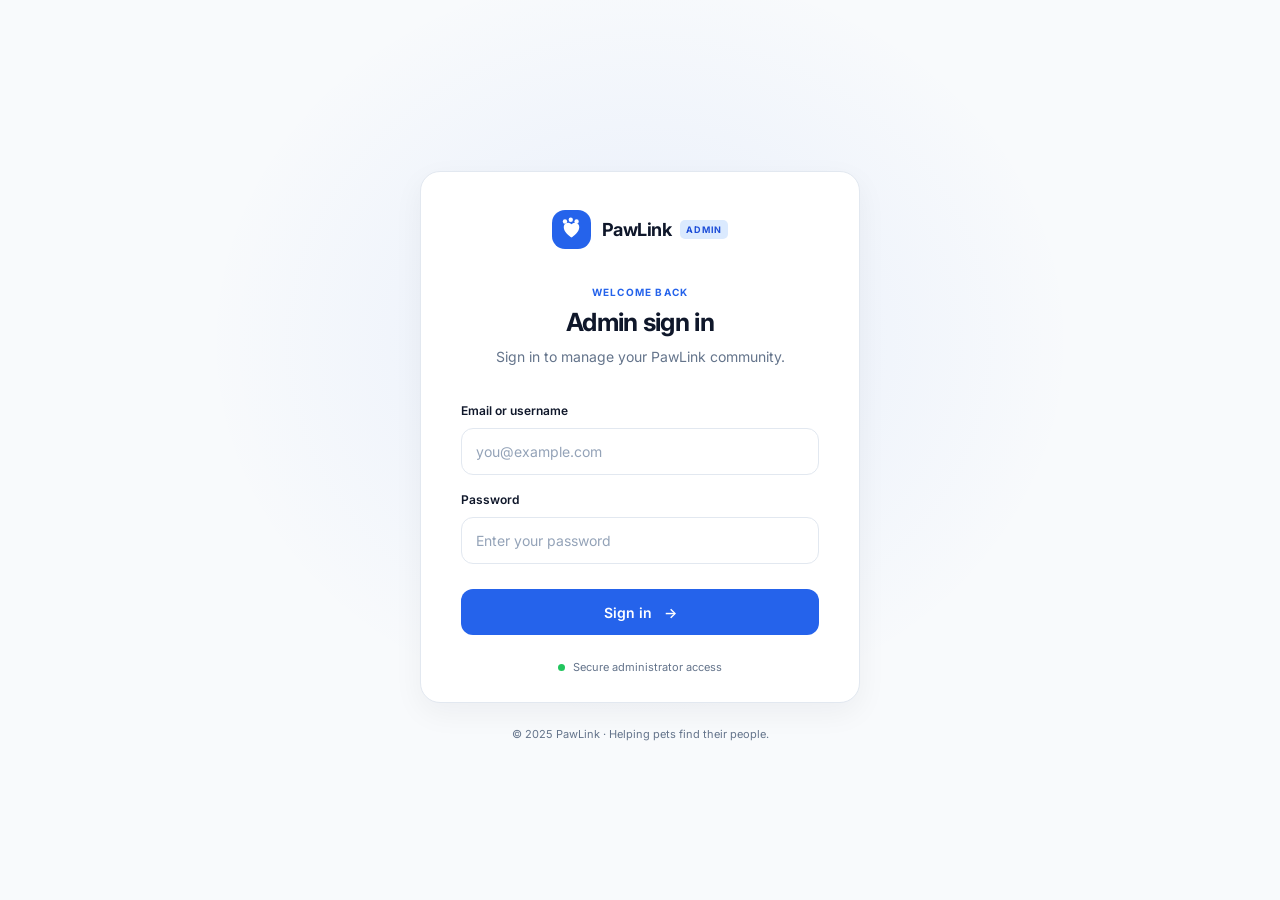
==== adopt.html @ ecec1092 "Build PawLink admin portal foundation and responsive shell" ====
<!doctype html>
<html lang="en"><head><meta charset="utf-8"><meta name="viewport" content="width=device-width, initial-scale=1"><title>Adopt a pet · PawLink Admin</title><link rel="preconnect" href="https://fonts.googleapis.com"><link rel="preconnect" href="https://fonts.gstatic.com" crossorigin><link href="https://fonts.googleapis.com/css2?family=Inter:wght@400;500;600;700&display=swap" rel="stylesheet"><link rel="stylesheet" href="style.css"><script src="app.js" defer></script></head>
<body><div data-admin-shell><main class="page-content"><header class="page-heading"><div><p class="eyebrow">FIND A FRIEND</p><h1>Adopt a pet</h1><p>Help every pet find a safe, loving home.</p></div></header><section class="empty-state"><div class="empty-icon" aria-hidden="true">🐾</div><h2>Find your new best friend</h2><p>Adoptable pets from the PawLink community will be featured here.</p><a class="panel-link" href="search.html">Explore pet listings →</a></section></main></div></body></html>
---- style.css ----
@import url('https://fonts.googleapis.com/css2?family=Inter:wght@400;500;600;700&display=swap');

:root {
  color-scheme: light;
  --primary: #2563eb;
  --primary-hover: #1d4ed8;
  --bg: #f8fafc;
  --surface: #ffffff;
  --surface-soft: #f1f5f9;
  --text: #0f172a;
  --muted: #64748b;
  --border: #e2e8f0;
  --sidebar-bg: #ffffff;
  --sidebar-width: 264px;
  --radius-card: 16px;
  --radius-control: 12px;
  --shadow-card: 0 10px 30px rgb(15 23 42 / 5%);
  --transition: 180ms ease;
  font-family: 'Inter', sans-serif;
  font-synthesis: none;
}

:root[data-theme='dark'] {
  color-scheme: dark;
  --bg: #0f172a;
  --surface: #1e293b;
  --surface-soft: #263449;
  --text: #f1f5f9;
  --muted: #94a3b8;
  --border: #334155;
  --sidebar-bg: #111c30;
  --shadow-card: 0 10px 30px rgb(0 0 0 / 14%);
}

* { box-sizing: border-box; }
html { min-width: 320px; background: var(--bg); transition: background var(--transition), color var(--transition); }
body { margin: 0; min-height: 100vh; color: var(--text); background: var(--bg); font-size: 14px; transition: background var(--transition), color var(--transition); }
button, input { font: inherit; }
a { color: inherit; text-decoration: none; }
button { color: inherit; }

.brand { display: inline-flex; align-items: center; gap: 11px; color: var(--text); font-weight: 700; }
.brand-mark { display: grid; width: 39px; height: 39px; place-items: center; border-radius: 13px; background: var(--primary); }
.brand-mark svg { width: 29px; fill: #fff; }
.brand-name { display: inline-flex; align-items: center; gap: 9px; font-size: 18px; letter-spacing: -.5px; }
.brand-admin { padding: 4px 6px; border-radius: 5px; background: #dbeafe; color: #1d4ed8; font-size: 9px; font-weight: 700; letter-spacing: .08em; }

/* Sign-in page */
.login-page { background: radial-gradient(ellipse at 50% 38%, rgb(37 99 235 / 8%), transparent 48%), var(--bg); }
.login-layout { display: flex; min-height: 100vh; flex-direction: column; align-items: center; justify-content: center; padding: 32px 20px 20px; }
.auth-card { width: min(100%, 440px); padding: 38px 40px 28px; border: 1px solid var(--border); border-radius: 20px; background: var(--surface); box-shadow: var(--shadow-card); }
.brand-centered { display: flex; justify-content: center; }
.auth-heading { margin: 37px 0 28px; text-align: center; }
.eyebrow { margin: 0 0 9px; color: var(--primary); font-size: 10px; font-weight: 700; letter-spacing: .12em; }
h1, h2, h3, p { margin-top: 0; }
.auth-heading h1 { margin-bottom: 9px; font-size: 25px; letter-spacing: -.7px; }
.muted { color: var(--muted); line-height: 1.6; }
.auth-heading .muted { margin: 0; }
.login-form { display: grid; gap: 10px; }
.login-form label { margin-top: 7px; font-size: 12px; font-weight: 600; }
.login-form input { width: 100%; height: 47px; padding: 0 14px; border: 1px solid var(--border); border-radius: var(--radius-control); outline: none; background: var(--surface); color: var(--text); transition: border var(--transition), box-shadow var(--transition); }
.login-form input::placeholder { color: #94a3b8; }
.login-form input:focus { border-color: var(--primary); box-shadow: 0 0 0 3px rgb(37 99 235 / 13%); }
.button { display: inline-flex; min-height: 46px; align-items: center; justify-content: center; gap: 12px; border: 0; border-radius: var(--radius-control); cursor: pointer; font-weight: 600; transition: background var(--transition), transform var(--transition); }
.button-primary { margin-top: 15px; background: var(--primary); color: #fff; }
.button-primary:hover { background: var(--primary-hover); }
.button-primary:active { transform: translateY(1px); }
.button-full { width: 100%; }
.login-footnote { display: flex; align-items: center; justify-content: center; gap: 8px; margin: 25px 0 0; color: var(--muted); font-size: 11px; }
.secure-dot { width: 7px; height: 7px; border-radius: 50%; background: #22c55e; }
.login-copyright { margin: 24px 0 0; color: var(--muted); font-size: 11px; text-align: center; }

/* Application shell */
.sidebar { position: fixed; z-index: 20; inset: 0 auto 0 0; display: flex; width: var(--sidebar-width); flex-direction: column; padding: 25px 16px 18px; border-right: 1px solid var(--border); background: var(--sidebar-bg); transition: transform var(--transition), background var(--transition); }
.sidebar-brand { margin: 0 8px 43px; }
.nav-caption { margin: 0 12px 12px; color: var(--muted); font-size: 9px; font-weight: 700; letter-spacing: .13em; }
.primary-nav { display: grid; gap: 5px; }
.nav-link { position: relative; display: flex; min-height: 44px; align-items: center; gap: 12px; padding: 0 12px; border-radius: 10px; color: var(--muted); font-size: 12px; font-weight: 500; transition: background var(--transition), color var(--transition); }
.nav-link:hover { background: var(--surface-soft); color: var(--text); }
.nav-link.is-active { background: #eff6ff; color: #1d4ed8; font-weight: 600; }
:root[data-theme='dark'] .nav-link.is-active { background: #1e3a5f; color: #93c5fd; }
.nav-icon { display: grid; width: 20px; place-items: center; font-size: 19px; line-height: 1; }
.active-indicator { position: absolute; right: 0; width: 3px; height: 21px; border-radius: 3px 0 0 3px; background: var(--primary); }
.sidebar-bottom { display: grid; gap: 6px; margin-top: auto; }
.utility-button { display: flex; min-height: 40px; align-items: center; gap: 11px; padding: 0 11px; border: 0; border-radius: 9px; background: transparent; color: var(--muted); cursor: pointer; font-size: 11px; text-align: left; transition: background var(--transition), color var(--transition); }
.utility-button:hover { background: var(--surface-soft); color: var(--text); }
.theme-icon, .logout-icon { display: grid; width: 20px; place-items: center; color: var(--muted); font-size: 18px; }
.sidebar-user { display: flex; align-items: center; gap: 10px; margin: 8px 0 5px; padding: 13px 3px 12px; border-top: 1px solid var(--border); border-bottom: 1px solid var(--border); }
.avatar, .mobile-admin-dot { display: grid; width: 34px; height: 34px; flex: 0 0 auto; place-items: center; border-radius: 50%; background: #dbeafe; color: #1d4ed8; font-size: 12px; font-weight: 700; }
.user-meta { display: grid; min-width: 0; gap: 3px; }
.user-meta strong { overflow: hidden; font-size: 11px; text-overflow: ellipsis; white-space: nowrap; }
.user-meta span { color: var(--muted); font-size: 10px; }
.role-tag { margin-left: auto; padding: 4px 6px; border-radius: 5px; background: var(--surface-soft); color: var(--muted); font-size: 9px; font-weight: 600; }
.logout-button { color: #dc2626; }
.logout-button:hover { background: #fef2f2; color: #b91c1c; }
:root[data-theme='dark'] .logout-button:hover { background: #3a2029; color: #fca5a5; }
.mobile-header { display: none; }
.drawer-scrim { display: none; }
.workspace { min-height: 100vh; margin-left: var(--sidebar-width); padding: 42px clamp(24px, 4vw, 58px) 60px; }
.page-content { width: min(100%, 1240px); margin: 0 auto; }
.page-heading { display: flex; align-items: flex-start; justify-content: space-between; gap: 20px; margin-bottom: 30px; }
.page-heading h1 { margin: 0 0 8px; font-size: clamp(24px, 3vw, 30px); letter-spacing: -1px; }
.page-heading p { margin: 0; color: var(--muted); font-size: 13px; }
.date-chip { display: inline-flex; align-items: center; gap: 8px; padding: 10px 13px; border: 1px solid var(--border); border-radius: 10px; background: var(--surface); color: var(--muted); font-size: 11px; white-space: nowrap; }

/* Reusable dashboard components */
.stats-grid { display: grid; grid-template-columns: repeat(4, minmax(0, 1fr)); gap: 16px; margin-bottom: 22px; }
.stat-card, .panel, .welcome-card { border: 1px solid var(--border); border-radius: var(--radius-card); background: var(--surface); box-shadow: var(--shadow-card); }
.stat-card { padding: 19px 19px 17px; }
.stat-top { display: flex; align-items: center; justify-content: space-between; margin-bottom: 17px; }
.stat-label { color: var(--muted); font-size: 11px; font-weight: 500; }
.stat-icon { display: grid; width: 32px; height: 32px; place-items: center; border-radius: 10px; background: #eff6ff; color: var(--primary); font-size: 16px; }
:root[data-theme='dark'] .stat-icon { background: #1e3a5f; color: #93c5fd; }
.stat-number { margin-bottom: 7px; font-size: 26px; font-weight: 700; letter-spacing: -1px; }
.stat-change { color: #16a34a; font-size: 10px; font-weight: 600; }
.stat-change span { color: var(--muted); font-weight: 400; }
.dashboard-grid { display: grid; grid-template-columns: minmax(0, 1.6fr) minmax(260px, .9fr); gap: 18px; }
.panel { padding: 22px; }
.panel-heading { display: flex; align-items: center; justify-content: space-between; gap: 12px; margin-bottom: 20px; }
.panel-heading h2 { margin: 0; font-size: 14px; letter-spacing: -.2px; }
.panel-link { color: var(--primary); font-size: 11px; font-weight: 600; }
.activity-list { display: grid; }
.activity-item { display: flex; align-items: flex-start; gap: 12px; padding: 15px 0; border-top: 1px solid var(--border); }
.activity-item:first-child { padding-top: 0; border-top: 0; }
.activity-badge { display: grid; width: 34px; height: 34px; flex: 0 0 auto; place-items: center; border-radius: 11px; background: var(--surface-soft); color: var(--primary); }
.activity-copy { flex: 1; }
.activity-copy p { margin: 1px 0 5px; font-size: 11px; line-height: 1.5; }
.activity-copy strong { font-weight: 600; }
.activity-copy time { color: var(--muted); font-size: 10px; }
.status-pill { padding: 5px 8px; border-radius: 99px; background: #dcfce7; color: #15803d; font-size: 9px; font-weight: 600; white-space: nowrap; }
:root[data-theme='dark'] .status-pill { background: #153c30; color: #86efac; }
.quick-actions { display: grid; gap: 10px; }
.quick-action { display: flex; align-items: center; gap: 12px; padding: 12px; border: 1px solid var(--border); border-radius: 11px; transition: border var(--transition), background var(--transition); }
.quick-action:hover { border-color: #bfdbfe; background: var(--surface-soft); }
.quick-action-icon { display: grid; width: 35px; height: 35px; flex: 0 0 auto; place-items: center; border-radius: 10px; background: #eff6ff; color: var(--primary); font-size: 16px; }
:root[data-theme='dark'] .quick-action-icon { background: #1e3a5f; color: #93c5fd; }
.quick-action strong { display: block; margin-bottom: 4px; font-size: 11px; }
.quick-action small { color: var(--muted); font-size: 10px; }
.quick-action .arrow { margin-left: auto; color: var(--muted); }
.welcome-card { display: flex; align-items: center; justify-content: space-between; gap: 20px; margin-bottom: 22px; padding: 23px 26px; overflow: hidden; background: linear-gradient(110deg, #eff6ff, var(--surface) 74%); }
:root[data-theme='dark'] .welcome-card { background: linear-gradient(110deg, #1d3554, var(--surface) 74%); }
.welcome-card h2 { margin: 0 0 7px; font-size: 16px; }
.welcome-card p { margin: 0; color: var(--muted); font-size: 11px; }
.welcome-illustration { font-size: 39px; }
.empty-state { padding: 26px; border: 1px dashed var(--border); border-radius: var(--radius-card); background: var(--surface); color: var(--muted); text-align: center; }
.empty-state .empty-icon { margin-bottom: 10px; font-size: 26px; }
.empty-state h2 { margin: 0 0 7px; color: var(--text); font-size: 15px; }
.empty-state p { margin: 0; font-size: 12px; line-height: 1.6; }

@media (max-width: 1200px) {
  .stats-grid { grid-template-columns: repeat(2, minmax(0, 1fr)); }
  .dashboard-grid { grid-template-columns: 1fr; }
}
@media (max-width: 1023px) {
  .mobile-header { position: sticky; z-index: 15; top: 0; display: flex; height: 64px; align-items: center; justify-content: space-between; padding: 0 20px; border-bottom: 1px solid var(--border); background: var(--surface); }
  .mobile-header .brand-mark { width: 34px; height: 34px; border-radius: 11px; }
  .mobile-header .brand-mark svg { width: 25px; }
  .mobile-header .brand-name { font-size: 16px; }
  .menu-button { display: grid; width: 36px; height: 36px; align-content: center; justify-items: center; gap: 4px; border: 0; border-radius: 9px; background: transparent; cursor: pointer; }
  .menu-button:hover { background: var(--surface-soft); }
  .menu-button span { display: block; width: 17px; height: 2px; border-radius: 2px; background: var(--text); }
  .mobile-admin-dot { width: 30px; height: 30px; font-size: 11px; }
  .sidebar { z-index: 30; width: min(290px, 84vw); transform: translateX(-101%); box-shadow: 12px 0 35px rgb(15 23 42 / 12%); }
  .drawer-open .sidebar { transform: translateX(0); }
  .drawer-scrim { position: fixed; z-index: 25; inset: 0; display: block; visibility: hidden; border: 0; background: rgb(15 23 42 / 45%); opacity: 0; transition: opacity var(--transition), visibility var(--transition); }
  .drawer-open .drawer-scrim { visibility: visible; opacity: 1; }
  .workspace { margin-left: 0; padding: 31px clamp(20px, 5vw, 48px) 50px; }
}
@media (max-width: 600px) {
  .auth-card { padding: 31px 24px 24px; }
  .auth-heading { margin-top: 31px; }
  .workspace { padding: 25px 17px 40px; }
  .page-heading { margin-bottom: 22px; }
  .page-heading h1 { font-size: 24px; }
  .date-chip { display: none; }
  .stats-grid { gap: 11px; }
  .stat-card { padding: 14px; }
  .stat-label { font-size: 10px; }
  .stat-number { font-size: 22px; }
  .stat-top { margin-bottom: 12px; }
  .stat-icon { width: 29px; height: 29px; }
  .panel { padding: 17px; }
  .welcome-card { padding: 19px; }
  .welcome-illustration { font-size: 31px; }
}
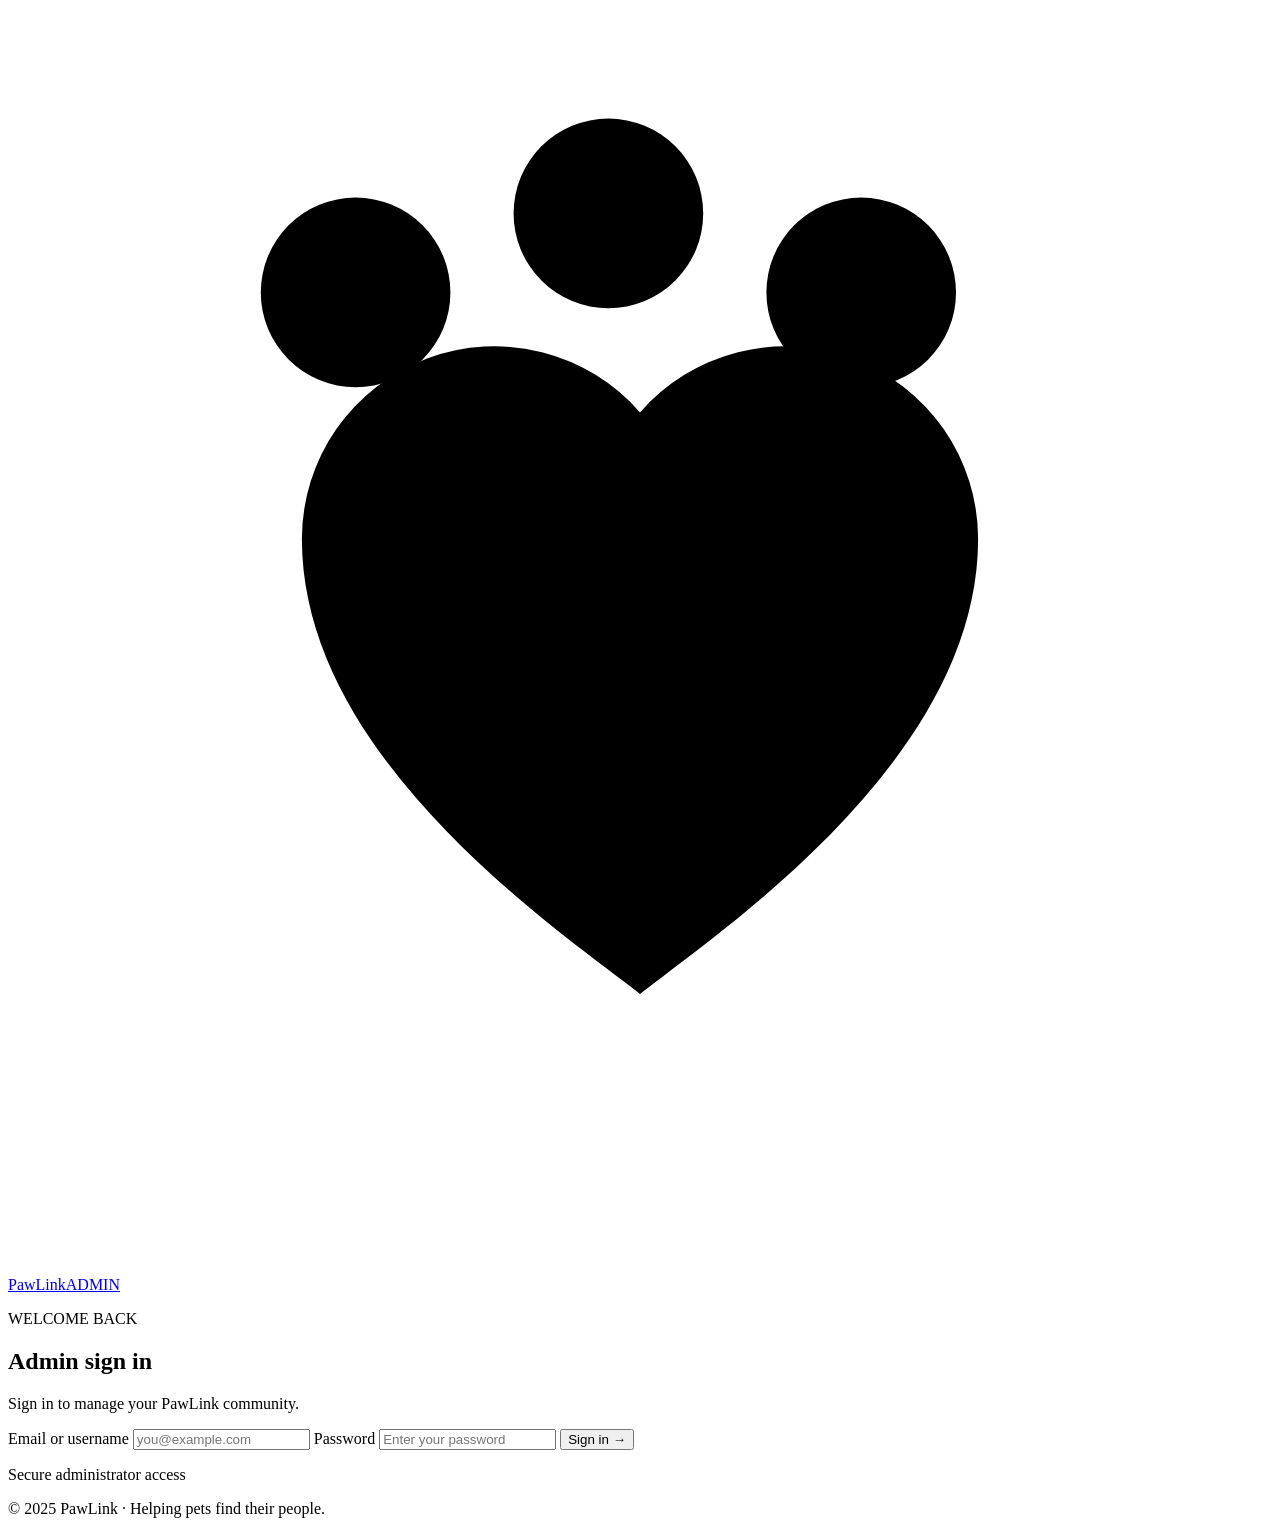
==== commit c2c7bfc9: "Build PawLink adoptable pets catalog and inquiry management" ====
--- a/adopt.html
+++ b/adopt.html
@@ -1,3 +1,26 @@
 <!doctype html>
-<html lang="en"><head><meta charset="utf-8"><meta name="viewport" content="width=device-width, initial-scale=1"><title>Adopt a pet · PawLink Admin</title><link rel="preconnect" href="https://fonts.googleapis.com"><link rel="preconnect" href="https://fonts.gstatic.com" crossorigin><link href="https://fonts.googleapis.com/css2?family=Inter:wght@400;500;600;700&display=swap" rel="stylesheet"><link rel="stylesheet" href="style.css"><script src="app.js" defer></script></head>
-<body><div data-admin-shell><main class="page-content"><header class="page-heading"><div><p class="eyebrow">FIND A FRIEND</p><h1>Adopt a pet</h1><p>Help every pet find a safe, loving home.</p></div></header><section class="empty-state"><div class="empty-icon" aria-hidden="true">🐾</div><h2>Find your new best friend</h2><p>Adoptable pets from the PawLink community will be featured here.</p><a class="panel-link" href="search.html">Explore pet listings →</a></section></main></div></body></html>
+<html lang="en">
+<head>
+  <meta charset="utf-8">
+  <meta name="viewport" content="width=device-width, initial-scale=1">
+  <title>Adopt a Pet · PawLink Admin</title>
+  <link rel="preconnect" href="https://fonts.googleapis.com">
+  <link rel="preconnect" href="https://fonts.gstatic.com" crossorigin>
+  <link href="https://fonts.googleapis.com/css2?family=Inter:wght@400;500;600;700&display=swap" rel="stylesheet">
+  <link rel="stylesheet" href="style.css">
+  <link rel="stylesheet" href="adopt.css">
+  <script src="app.js" defer></script>
+  <script src="adopt.js" defer></script>
+</head>
+<body>
+  <div data-admin-shell>
+    <main class="page-content adopt-page" data-adopt-page>
+      <header class="page-heading adopt-heading"><div><p class="eyebrow">FIND A FRIEND</p><h1>Adopt a pet</h1><p>Manage profiles and help every pet find a safe, loving home.</p></div><button class="button button-primary add-pet-button" type="button" data-add-pet>＋ Add Adoptable Pet</button></header>
+      <section class="adopt-hero" aria-label="Adoption catalog introduction"><div><span class="adopt-hero-kicker">A NEW CHAPTER STARTS HERE</span><h2>Meet your next<br>best friend.</h2><p>Every profile is a chance to bring a family together.</p></div><span class="adopt-hero-paw" aria-hidden="true">🐾</span></section>
+      <section class="adopt-catalog" aria-labelledby="pets-heading"><div class="section-title-row"><div><p class="eyebrow">AVAILABLE NOW</p><h2 id="pets-heading">Adoptable pets</h2></div><span class="adopt-count" data-pet-count></span></div><div class="pet-grid" data-pet-grid aria-live="polite"></div></section>
+      <section class="adoption-inquiries" aria-labelledby="inquiries-heading"><div class="section-title-row"><div><p class="eyebrow">NEXT STEPS</p><h2 id="inquiries-heading">Adoption inquiries</h2></div><span class="pending-count" data-pending-count>0 pending</span></div><div class="inquiry-list" data-inquiry-list aria-live="polite"></div></section>
+      <dialog class="pet-dialog" data-pet-dialog aria-labelledby="pet-dialog-title"><form class="pet-form" data-pet-form><div class="pet-dialog-heading"><div><p class="eyebrow">ADOPTION CATALOG</p><h2 id="pet-dialog-title">Add adoptable pet</h2></div><button class="pet-dialog-close" type="button" aria-label="Close dialog" data-close-pet>×</button></div><input type="hidden" name="id"><div class="pet-form-grid"><div><label for="pet-name">Name</label><input id="pet-name" name="name" required maxlength="80" placeholder="Pet name"></div><div><label for="pet-species">Species</label><select id="pet-species" name="species" required><option value="Dog">Dog</option><option value="Cat">Cat</option><option value="Other">Other</option></select></div><div><label for="pet-breed">Breed</label><input id="pet-breed" name="breed" required maxlength="100" placeholder="e.g. Labrador mix"></div><div><label for="pet-age">Age</label><input id="pet-age" name="age" required maxlength="40" placeholder="e.g. 2 years"></div><div class="pet-form-wide"><label for="pet-location">Location</label><input id="pet-location" name="location" required maxlength="120" placeholder="City, State"></div><div class="pet-form-wide"><label for="pet-image">Image URL <span class="optional-text">(optional)</span></label><input id="pet-image" name="image" type="url" placeholder="https://example.com/pet.jpg"></div><div class="pet-form-wide"><label for="pet-description">About this pet</label><textarea id="pet-description" name="description" rows="3" maxlength="500" placeholder="Tell adopters about this pet…"></textarea></div><div class="pet-form-wide"><label for="pet-status">Status</label><select id="pet-status" name="status"><option value="Available">Available</option><option value="Pending">Pending</option><option value="Adopted">Adopted</option></select></div></div><div class="pet-dialog-actions"><button class="button pet-cancel" type="button" data-close-pet>Cancel</button><button class="button button-primary" type="submit">Save pet profile</button></div></form></dialog>
+    </main>
+  </div>
+</body>
+</html>
--- a/style.css
+++ b/style.css
@@ -1,185 +1,66 @@
-@import url('https://fonts.googleapis.com/css2?family=Inter:wght@400;500;600;700&display=swap');
+/* Additional dashboard and global search components */
+.dashboard-home .page-heading { margin-bottom: 24px; }
+.command-hero { position: relative; display: flex; min-height: 248px; align-items: center; justify-content: space-between; overflow: hidden; margin-bottom: 32px; padding: 34px 40px; border-radius: 20px; background: linear-gradient(115deg, #173b80 0%, #2563eb 54%, #4f8cf6 100%); color: #fff; box-shadow: 0 18px 42px rgb(37 99 235 / 17%); }
+.command-hero::after { position: absolute; right: 18%; bottom: -180px; width: 380px; height: 300px; border: 1px solid rgb(255 255 255 / 13%); border-radius: 50%; content: ''; }
+.command-hero-copy { position: relative; z-index: 1; max-width: 610px; }
+.hero-kicker { display: inline-flex; align-items: center; gap: 8px; margin-bottom: 15px; color: #dbeafe; font-size: 10px; font-weight: 700; letter-spacing: .14em; }
+.hero-pulse, .live-dot { width: 7px; height: 7px; border-radius: 50%; background: #4ade80; box-shadow: 0 0 0 4px rgb(74 222 128 / 15%); }
+.command-hero h2 { margin: 0 0 11px; font-size: clamp(24px, 3.2vw, 35px); letter-spacing: -1.2px; line-height: 1.15; }
+.command-hero p { max-width: 470px; margin: 0 0 21px; color: #dbeafe; font-size: 12px; line-height: 1.7; }
+.hero-link { display: inline-flex; align-items: center; gap: 10px; padding: 10px 13px; border: 1px solid rgb(255 255 255 / 28%); border-radius: 9px; background: rgb(255 255 255 / 12%); font-size: 11px; font-weight: 600; transition: background var(--transition); }
+.hero-link:hover { background: rgb(255 255 255 / 22%); }
+.hero-art { position: absolute; top: 0; right: 4%; display: grid; width: 245px; height: 100%; place-items: center; }
+.hero-paw { position: relative; z-index: 1; display: grid; width: 110px; height: 110px; place-items: center; border: 1px solid rgb(255 255 255 / 25%); border-radius: 32px; background: rgb(255 255 255 / 13%); font-size: 54px; transform: rotate(9deg); backdrop-filter: blur(5px); }
+.hero-orbit { position: absolute; width: 196px; height: 196px; border: 1px solid rgb(255 255 255 / 17%); border-radius: 50%; }
+.orbit-two { width: 242px; height: 242px; border-color: rgb(255 255 255 / 11%); }
+.hero-spark { position: absolute; color: #bfdbfe; font-size: 22px; }.spark-one { top: 48px; right: 37px; }.spark-two { bottom: 47px; left: 20px; font-size: 17px; }
+.dashboard-section { margin: 0 0 30px; }
+.section-title-row { display: flex; align-items: flex-end; justify-content: space-between; gap: 16px; margin-bottom: 15px; }
+.section-title-row .eyebrow { margin-bottom: 6px; }
+.section-title-row h2 { margin: 0; font-size: 16px; letter-spacing: -.4px; }
+.live-label { display: inline-flex; align-items: center; gap: 8px; padding: 7px 10px; border: 1px solid var(--border); border-radius: 99px; background: var(--surface); color: var(--muted); font-size: 10px; }
+.live-label .live-dot { width: 6px; height: 6px; }
+.kpi-grid { margin-bottom: 0; }
+.kpi-grid .stat-card { min-height: 137px; }
+.kpi-note { color: var(--muted); font-size: 10px; }
+.action-grid { display: grid; grid-template-columns: repeat(2, minmax(0, 1fr)); gap: 12px; }
+.action-card { display: flex; min-height: 82px; align-items: center; gap: 13px; padding: 15px; border: 1px solid var(--border); border-radius: 13px; background: var(--surface); box-shadow: var(--shadow-card); transition: transform var(--transition), border-color var(--transition), background var(--transition); }
+.action-card:hover { transform: translateY(-2px); border-color: #bfdbfe; background: var(--surface-soft); }
+.action-icon { display: grid; width: 42px; height: 42px; flex: 0 0 auto; place-items: center; border-radius: 12px; font-size: 18px; }
+.action-blue { background: #eff6ff; color: #2563eb; }.action-rose { background: #fff1f2; color: #e11d48; }.action-amber { background: #fffbeb; color: #d97706; }.action-green { background: #ecfdf5; color: #059669; }
+:root[data-theme='dark'] .action-blue, :root[data-theme='dark'] .action-rose, :root[data-theme='dark'] .action-amber, :root[data-theme='dark'] .action-green { background: var(--surface-soft); }
+.action-copy { display: grid; min-width: 0; gap: 5px; }.action-copy strong { font-size: 12px; }.action-copy small { color: var(--muted); font-size: 10px; line-height: 1.45; }.action-arrow { margin-left: auto; color: var(--muted); font-size: 15px; }
+.broadcast-layout { display: grid; grid-template-columns: minmax(0, 1.45fr) minmax(260px, .8fr); gap: 16px; }
+.broadcast-panel, .broadcast-history { min-width: 0; }
+.broadcast-panel .panel-heading { margin-bottom: 10px; }.broadcast-panel .panel-heading h2 { margin: 0; font-size: 16px; }
+.broadcast-panel .eyebrow { margin-bottom: 6px; }
+.broadcast-mark { display: grid; width: 38px; height: 38px; place-items: center; border-radius: 11px; background: #eff6ff; font-size: 17px; }
+:root[data-theme='dark'] .broadcast-mark { background: #1e3a5f; }
+.broadcast-description { margin-bottom: 18px; font-size: 11px; }
+.broadcast-form { display: grid; gap: 9px; }.broadcast-form label { font-size: 11px; font-weight: 600; }
+.broadcast-form textarea { width: 100%; min-height: 104px; resize: vertical; padding: 12px 13px; border: 1px solid var(--border); border-radius: 10px; outline: none; background: var(--surface); color: var(--text); font: inherit; font-size: 11px; line-height: 1.6; transition: border var(--transition), box-shadow var(--transition); }
+.broadcast-form textarea:focus { border-color: var(--primary); box-shadow: 0 0 0 3px rgb(37 99 235 / 13%); }
+.broadcast-form textarea::placeholder { color: var(--muted); }
+.broadcast-form-footer { display: flex; align-items: center; justify-content: space-between; gap: 12px; }.character-count { color: var(--muted); font-size: 10px; }
+.broadcast-form .button { min-height: 39px; padding: 0 14px; font-size: 10px; }.broadcast-form .button-primary { margin: 0; }
+.form-feedback { min-height: 14px; margin: 0; color: #15803d; font-size: 10px; }
+.history-count { display: grid; min-width: 24px; height: 24px; place-items: center; border-radius: 99px; background: var(--surface-soft); color: var(--muted); font-size: 10px; font-weight: 600; }
+.announcement-list { display: grid; gap: 0; }.announcement-item { display: flex; gap: 10px; padding: 12px 0; border-top: 1px solid var(--border); }.announcement-item:first-child { padding-top: 0; border-top: 0; }
+.announcement-icon { display: grid; width: 30px; height: 30px; flex: 0 0 auto; place-items: center; border-radius: 9px; background: var(--surface-soft); font-size: 13px; }.announcement-item p { margin: 0 0 5px; overflow-wrap: anywhere; font-size: 10px; line-height: 1.5; }.announcement-item time { color: var(--muted); font-size: 9px; }.announcement-empty { margin: 0; font-size: 11px; line-height: 1.6; }
 
-:root {
-  color-scheme: light;
-  --primary: #2563eb;
-  --primary-hover: #1d4ed8;
-  --bg: #f8fafc;
-  --surface: #ffffff;
-  --surface-soft: #f1f5f9;
-  --text: #0f172a;
-  --muted: #64748b;
-  --border: #e2e8f0;
-  --sidebar-bg: #ffffff;
-  --sidebar-width: 264px;
-  --radius-card: 16px;
-  --radius-control: 12px;
-  --shadow-card: 0 10px 30px rgb(15 23 42 / 5%);
-  --transition: 180ms ease;
-  font-family: 'Inter', sans-serif;
-  font-synthesis: none;
-}
+/* Global search */
+.global-search-page .page-heading { margin-bottom: 23px; }
+.search-panel { margin-bottom: 28px; padding: 20px; border: 1px solid var(--border); border-radius: var(--radius-card); background: var(--surface); box-shadow: var(--shadow-card); }
+.global-search-form { position: relative; display: flex; height: 52px; align-items: center; gap: 11px; padding: 0 12px; border: 1px solid var(--border); border-radius: 11px; background: var(--bg); transition: border var(--transition), box-shadow var(--transition); }
+.global-search-form:focus-within { border-color: var(--primary); box-shadow: 0 0 0 3px rgb(37 99 235 / 11%); }
+.search-leading-icon { color: var(--muted); font-size: 24px; line-height: 1; }.global-search-form input { width: 100%; min-width: 0; height: 100%; border: 0; outline: none; background: transparent; color: var(--text); font-size: 12px; }.global-search-form input::placeholder { color: var(--muted); }
+.global-search-form kbd { display: grid; width: 23px; height: 23px; flex: 0 0 auto; place-items: center; border: 1px solid var(--border); border-radius: 5px; background: var(--surface); color: var(--muted); font-family: inherit; font-size: 10px; }.search-clear { display: grid; width: 26px; height: 26px; flex: 0 0 auto; place-items: center; border: 0; border-radius: 6px; background: var(--surface-soft); color: var(--muted); cursor: pointer; font-size: 19px; }.search-clear[hidden] { display: none; }
+.filter-heading { display: flex; align-items: center; justify-content: space-between; gap: 12px; margin: 20px 0 11px; }.filter-heading > span:first-child { font-size: 11px; font-weight: 600; }.results-count { color: var(--muted); font-size: 10px; }
+.filter-pills { display: flex; flex-wrap: wrap; gap: 8px; }.filter-pill { display: inline-flex; min-height: 34px; align-items: center; gap: 8px; padding: 0 11px; border: 1px solid var(--border); border-radius: 99px; background: var(--surface); color: var(--muted); cursor: pointer; font-size: 10px; font-weight: 500; transition: background var(--transition), border var(--transition), color var(--transition); }.filter-pill:hover { border-color: #93c5fd; color: var(--primary); }.filter-pill.is-selected { border-color: var(--primary); background: var(--primary); color: #fff; }.filter-pill span { display: grid; min-width: 18px; height: 18px; place-items: center; border-radius: 99px; background: rgb(100 116 139 / 12%); font-size: 9px; }.filter-pill.is-selected span { background: rgb(255 255 255 / 23%); }
+.search-results-section { min-width: 0; }.search-results-heading { align-items: flex-end; margin-bottom: 14px; }.search-hint { font-size: 10px; }.record-grid { display: grid; grid-template-columns: repeat(2, minmax(0, 1fr)); gap: 13px; }.record-card { min-width: 0; padding: 17px; border: 1px solid var(--border); border-radius: 13px; background: var(--surface); box-shadow: var(--shadow-card); transition: border var(--transition), transform var(--transition); }.record-card:hover { transform: translateY(-2px); border-color: #bfdbfe; }.record-card-top { display: flex; align-items: center; justify-content: space-between; gap: 10px; margin-bottom: 13px; }.record-category { padding: 5px 8px; border-radius: 99px; background: #eff6ff; color: #1d4ed8; font-size: 9px; font-weight: 600; }.category-lost { background: #fff1f2; color: #be123c; }.category-found { background: #ecfdf5; color: #047857; }.category-shop { background: #fffbeb; color: #b45309; }.category-adoption { background: #eff6ff; color: #1d4ed8; }:root[data-theme='dark'] .record-category { background: #1e3a5f; color: #bfdbfe; }:root[data-theme='dark'] .category-lost { background: #3a2029; color: #fda4af; }:root[data-theme='dark'] .category-found { background: #153c30; color: #86efac; }:root[data-theme='dark'] .category-shop { background: #3b3020; color: #fcd34d; }
+.record-id { overflow: hidden; color: var(--muted); font-size: 9px; text-overflow: ellipsis; white-space: nowrap; }.record-card h3 { margin: 0 0 7px; overflow-wrap: anywhere; font-size: 13px; }.record-description { display: -webkit-box; min-height: 33px; margin: 0 0 15px; overflow: hidden; color: var(--muted); font-size: 10px; line-height: 1.6; -webkit-box-orient: vertical; -webkit-line-clamp: 2; }.record-card-bottom { display: flex; align-items: center; justify-content: space-between; gap: 10px; padding-top: 11px; border-top: 1px solid var(--border); }.record-meta { overflow: hidden; color: var(--muted); font-size: 9px; text-overflow: ellipsis; white-space: nowrap; }.record-open-link { display: inline-flex; flex: 0 0 auto; align-items: center; gap: 5px; color: var(--primary); font-size: 10px; font-weight: 600; }.search-empty { grid-column: 1 / -1; padding: 38px 20px; }
+.visually-hidden { position: absolute; width: 1px; height: 1px; padding: 0; overflow: hidden; clip: rect(0, 0, 0, 0); white-space: nowrap; clip-path: inset(50%); }
 
-:root[data-theme='dark'] {
-  color-scheme: dark;
-  --bg: #0f172a;
-  --surface: #1e293b;
-  --surface-soft: #263449;
-  --text: #f1f5f9;
-  --muted: #94a3b8;
-  --border: #334155;
-  --sidebar-bg: #111c30;
-  --shadow-card: 0 10px 30px rgb(0 0 0 / 14%);
-}
-
-* { box-sizing: border-box; }
-html { min-width: 320px; background: var(--bg); transition: background var(--transition), color var(--transition); }
-body { margin: 0; min-height: 100vh; color: var(--text); background: var(--bg); font-size: 14px; transition: background var(--transition), color var(--transition); }
-button, input { font: inherit; }
-a { color: inherit; text-decoration: none; }
-button { color: inherit; }
-
-.brand { display: inline-flex; align-items: center; gap: 11px; color: var(--text); font-weight: 700; }
-.brand-mark { display: grid; width: 39px; height: 39px; place-items: center; border-radius: 13px; background: var(--primary); }
-.brand-mark svg { width: 29px; fill: #fff; }
-.brand-name { display: inline-flex; align-items: center; gap: 9px; font-size: 18px; letter-spacing: -.5px; }
-.brand-admin { padding: 4px 6px; border-radius: 5px; background: #dbeafe; color: #1d4ed8; font-size: 9px; font-weight: 700; letter-spacing: .08em; }
-
-/* Sign-in page */
-.login-page { background: radial-gradient(ellipse at 50% 38%, rgb(37 99 235 / 8%), transparent 48%), var(--bg); }
-.login-layout { display: flex; min-height: 100vh; flex-direction: column; align-items: center; justify-content: center; padding: 32px 20px 20px; }
-.auth-card { width: min(100%, 440px); padding: 38px 40px 28px; border: 1px solid var(--border); border-radius: 20px; background: var(--surface); box-shadow: var(--shadow-card); }
-.brand-centered { display: flex; justify-content: center; }
-.auth-heading { margin: 37px 0 28px; text-align: center; }
-.eyebrow { margin: 0 0 9px; color: var(--primary); font-size: 10px; font-weight: 700; letter-spacing: .12em; }
-h1, h2, h3, p { margin-top: 0; }
-.auth-heading h1 { margin-bottom: 9px; font-size: 25px; letter-spacing: -.7px; }
-.muted { color: var(--muted); line-height: 1.6; }
-.auth-heading .muted { margin: 0; }
-.login-form { display: grid; gap: 10px; }
-.login-form label { margin-top: 7px; font-size: 12px; font-weight: 600; }
-.login-form input { width: 100%; height: 47px; padding: 0 14px; border: 1px solid var(--border); border-radius: var(--radius-control); outline: none; background: var(--surface); color: var(--text); transition: border var(--transition), box-shadow var(--transition); }
-.login-form input::placeholder { color: #94a3b8; }
-.login-form input:focus { border-color: var(--primary); box-shadow: 0 0 0 3px rgb(37 99 235 / 13%); }
-.button { display: inline-flex; min-height: 46px; align-items: center; justify-content: center; gap: 12px; border: 0; border-radius: var(--radius-control); cursor: pointer; font-weight: 600; transition: background var(--transition), transform var(--transition); }
-.button-primary { margin-top: 15px; background: var(--primary); color: #fff; }
-.button-primary:hover { background: var(--primary-hover); }
-.button-primary:active { transform: translateY(1px); }
-.button-full { width: 100%; }
-.login-footnote { display: flex; align-items: center; justify-content: center; gap: 8px; margin: 25px 0 0; color: var(--muted); font-size: 11px; }
-.secure-dot { width: 7px; height: 7px; border-radius: 50%; background: #22c55e; }
-.login-copyright { margin: 24px 0 0; color: var(--muted); font-size: 11px; text-align: center; }
-
-/* Application shell */
-.sidebar { position: fixed; z-index: 20; inset: 0 auto 0 0; display: flex; width: var(--sidebar-width); flex-direction: column; padding: 25px 16px 18px; border-right: 1px solid var(--border); background: var(--sidebar-bg); transition: transform var(--transition), background var(--transition); }
-.sidebar-brand { margin: 0 8px 43px; }
-.nav-caption { margin: 0 12px 12px; color: var(--muted); font-size: 9px; font-weight: 700; letter-spacing: .13em; }
-.primary-nav { display: grid; gap: 5px; }
-.nav-link { position: relative; display: flex; min-height: 44px; align-items: center; gap: 12px; padding: 0 12px; border-radius: 10px; color: var(--muted); font-size: 12px; font-weight: 500; transition: background var(--transition), color var(--transition); }
-.nav-link:hover { background: var(--surface-soft); color: var(--text); }
-.nav-link.is-active { background: #eff6ff; color: #1d4ed8; font-weight: 600; }
-:root[data-theme='dark'] .nav-link.is-active { background: #1e3a5f; color: #93c5fd; }
-.nav-icon { display: grid; width: 20px; place-items: center; font-size: 19px; line-height: 1; }
-.active-indicator { position: absolute; right: 0; width: 3px; height: 21px; border-radius: 3px 0 0 3px; background: var(--primary); }
-.sidebar-bottom { display: grid; gap: 6px; margin-top: auto; }
-.utility-button { display: flex; min-height: 40px; align-items: center; gap: 11px; padding: 0 11px; border: 0; border-radius: 9px; background: transparent; color: var(--muted); cursor: pointer; font-size: 11px; text-align: left; transition: background var(--transition), color var(--transition); }
-.utility-button:hover { background: var(--surface-soft); color: var(--text); }
-.theme-icon, .logout-icon { display: grid; width: 20px; place-items: center; color: var(--muted); font-size: 18px; }
-.sidebar-user { display: flex; align-items: center; gap: 10px; margin: 8px 0 5px; padding: 13px 3px 12px; border-top: 1px solid var(--border); border-bottom: 1px solid var(--border); }
-.avatar, .mobile-admin-dot { display: grid; width: 34px; height: 34px; flex: 0 0 auto; place-items: center; border-radius: 50%; background: #dbeafe; color: #1d4ed8; font-size: 12px; font-weight: 700; }
-.user-meta { display: grid; min-width: 0; gap: 3px; }
-.user-meta strong { overflow: hidden; font-size: 11px; text-overflow: ellipsis; white-space: nowrap; }
-.user-meta span { color: var(--muted); font-size: 10px; }
-.role-tag { margin-left: auto; padding: 4px 6px; border-radius: 5px; background: var(--surface-soft); color: var(--muted); font-size: 9px; font-weight: 600; }
-.logout-button { color: #dc2626; }
-.logout-button:hover { background: #fef2f2; color: #b91c1c; }
-:root[data-theme='dark'] .logout-button:hover { background: #3a2029; color: #fca5a5; }
-.mobile-header { display: none; }
-.drawer-scrim { display: none; }
-.workspace { min-height: 100vh; margin-left: var(--sidebar-width); padding: 42px clamp(24px, 4vw, 58px) 60px; }
-.page-content { width: min(100%, 1240px); margin: 0 auto; }
-.page-heading { display: flex; align-items: flex-start; justify-content: space-between; gap: 20px; margin-bottom: 30px; }
-.page-heading h1 { margin: 0 0 8px; font-size: clamp(24px, 3vw, 30px); letter-spacing: -1px; }
-.page-heading p { margin: 0; color: var(--muted); font-size: 13px; }
-.date-chip { display: inline-flex; align-items: center; gap: 8px; padding: 10px 13px; border: 1px solid var(--border); border-radius: 10px; background: var(--surface); color: var(--muted); font-size: 11px; white-space: nowrap; }
-
-/* Reusable dashboard components */
-.stats-grid { display: grid; grid-template-columns: repeat(4, minmax(0, 1fr)); gap: 16px; margin-bottom: 22px; }
-.stat-card, .panel, .welcome-card { border: 1px solid var(--border); border-radius: var(--radius-card); background: var(--surface); box-shadow: var(--shadow-card); }
-.stat-card { padding: 19px 19px 17px; }
-.stat-top { display: flex; align-items: center; justify-content: space-between; margin-bottom: 17px; }
-.stat-label { color: var(--muted); font-size: 11px; font-weight: 500; }
-.stat-icon { display: grid; width: 32px; height: 32px; place-items: center; border-radius: 10px; background: #eff6ff; color: var(--primary); font-size: 16px; }
-:root[data-theme='dark'] .stat-icon { background: #1e3a5f; color: #93c5fd; }
-.stat-number { margin-bottom: 7px; font-size: 26px; font-weight: 700; letter-spacing: -1px; }
-.stat-change { color: #16a34a; font-size: 10px; font-weight: 600; }
-.stat-change span { color: var(--muted); font-weight: 400; }
-.dashboard-grid { display: grid; grid-template-columns: minmax(0, 1.6fr) minmax(260px, .9fr); gap: 18px; }
-.panel { padding: 22px; }
-.panel-heading { display: flex; align-items: center; justify-content: space-between; gap: 12px; margin-bottom: 20px; }
-.panel-heading h2 { margin: 0; font-size: 14px; letter-spacing: -.2px; }
-.panel-link { color: var(--primary); font-size: 11px; font-weight: 600; }
-.activity-list { display: grid; }
-.activity-item { display: flex; align-items: flex-start; gap: 12px; padding: 15px 0; border-top: 1px solid var(--border); }
-.activity-item:first-child { padding-top: 0; border-top: 0; }
-.activity-badge { display: grid; width: 34px; height: 34px; flex: 0 0 auto; place-items: center; border-radius: 11px; background: var(--surface-soft); color: var(--primary); }
-.activity-copy { flex: 1; }
-.activity-copy p { margin: 1px 0 5px; font-size: 11px; line-height: 1.5; }
-.activity-copy strong { font-weight: 600; }
-.activity-copy time { color: var(--muted); font-size: 10px; }
-.status-pill { padding: 5px 8px; border-radius: 99px; background: #dcfce7; color: #15803d; font-size: 9px; font-weight: 600; white-space: nowrap; }
-:root[data-theme='dark'] .status-pill { background: #153c30; color: #86efac; }
-.quick-actions { display: grid; gap: 10px; }
-.quick-action { display: flex; align-items: center; gap: 12px; padding: 12px; border: 1px solid var(--border); border-radius: 11px; transition: border var(--transition), background var(--transition); }
-.quick-action:hover { border-color: #bfdbfe; background: var(--surface-soft); }
-.quick-action-icon { display: grid; width: 35px; height: 35px; flex: 0 0 auto; place-items: center; border-radius: 10px; background: #eff6ff; color: var(--primary); font-size: 16px; }
-:root[data-theme='dark'] .quick-action-icon { background: #1e3a5f; color: #93c5fd; }
-.quick-action strong { display: block; margin-bottom: 4px; font-size: 11px; }
-.quick-action small { color: var(--muted); font-size: 10px; }
-.quick-action .arrow { margin-left: auto; color: var(--muted); }
-.welcome-card { display: flex; align-items: center; justify-content: space-between; gap: 20px; margin-bottom: 22px; padding: 23px 26px; overflow: hidden; background: linear-gradient(110deg, #eff6ff, var(--surface) 74%); }
-:root[data-theme='dark'] .welcome-card { background: linear-gradient(110deg, #1d3554, var(--surface) 74%); }
-.welcome-card h2 { margin: 0 0 7px; font-size: 16px; }
-.welcome-card p { margin: 0; color: var(--muted); font-size: 11px; }
-.welcome-illustration { font-size: 39px; }
-.empty-state { padding: 26px; border: 1px dashed var(--border); border-radius: var(--radius-card); background: var(--surface); color: var(--muted); text-align: center; }
-.empty-state .empty-icon { margin-bottom: 10px; font-size: 26px; }
-.empty-state h2 { margin: 0 0 7px; color: var(--text); font-size: 15px; }
-.empty-state p { margin: 0; font-size: 12px; line-height: 1.6; }
-
-@media (max-width: 1200px) {
-  .stats-grid { grid-template-columns: repeat(2, minmax(0, 1fr)); }
-  .dashboard-grid { grid-template-columns: 1fr; }
-}
-@media (max-width: 1023px) {
-  .mobile-header { position: sticky; z-index: 15; top: 0; display: flex; height: 64px; align-items: center; justify-content: space-between; padding: 0 20px; border-bottom: 1px solid var(--border); background: var(--surface); }
-  .mobile-header .brand-mark { width: 34px; height: 34px; border-radius: 11px; }
-  .mobile-header .brand-mark svg { width: 25px; }
-  .mobile-header .brand-name { font-size: 16px; }
-  .menu-button { display: grid; width: 36px; height: 36px; align-content: center; justify-items: center; gap: 4px; border: 0; border-radius: 9px; background: transparent; cursor: pointer; }
-  .menu-button:hover { background: var(--surface-soft); }
-  .menu-button span { display: block; width: 17px; height: 2px; border-radius: 2px; background: var(--text); }
-  .mobile-admin-dot { width: 30px; height: 30px; font-size: 11px; }
-  .sidebar { z-index: 30; width: min(290px, 84vw); transform: translateX(-101%); box-shadow: 12px 0 35px rgb(15 23 42 / 12%); }
-  .drawer-open .sidebar { transform: translateX(0); }
-  .drawer-scrim { position: fixed; z-index: 25; inset: 0; display: block; visibility: hidden; border: 0; background: rgb(15 23 42 / 45%); opacity: 0; transition: opacity var(--transition), visibility var(--transition); }
-  .drawer-open .drawer-scrim { visibility: visible; opacity: 1; }
-  .workspace { margin-left: 0; padding: 31px clamp(20px, 5vw, 48px) 50px; }
-}
-@media (max-width: 600px) {
-  .auth-card { padding: 31px 24px 24px; }
-  .auth-heading { margin-top: 31px; }
-  .workspace { padding: 25px 17px 40px; }
-  .page-heading { margin-bottom: 22px; }
-  .page-heading h1 { font-size: 24px; }
-  .date-chip { display: none; }
-  .stats-grid { gap: 11px; }
-  .stat-card { padding: 14px; }
-  .stat-label { font-size: 10px; }
-  .stat-number { font-size: 22px; }
-  .stat-top { margin-bottom: 12px; }
-  .stat-icon { width: 29px; height: 29px; }
-  .panel { padding: 17px; }
-  .welcome-card { padding: 19px; }
-  .welcome-illustration { font-size: 31px; }
-}
+@media (max-width: 900px) { .broadcast-layout { grid-template-columns: 1fr; } }
+@media (max-width: 700px) { .command-hero { min-height: 225px; padding: 27px 24px; }.hero-art { right: -52px; opacity: .48; }.command-hero-copy { max-width: 80%; }.action-grid, .record-grid { grid-template-columns: 1fr; }.section-title-row { align-items: flex-start; }.search-hint { max-width: 145px; text-align: right; line-height: 1.5; } }
+@media (max-width: 480px) { .command-hero { min-height: 245px; padding: 25px 20px; }.command-hero-copy { max-width: 100%; }.command-hero h2 { font-size: 25px; }.hero-art { right: -100px; opacity: .25; }.hero-break { display: none; }.live-label { padding: 6px 8px; font-size: 9px; }.broadcast-form-footer { align-items: flex-start; flex-direction: column; }.broadcast-form .button { width: 100%; }.search-panel { padding: 15px; }.global-search-form kbd { display: none; }.filter-pills { gap: 6px; }.filter-pill { padding: 0 9px; } }
--- a/adopt.css
+++ b/adopt.css
@@ -0,0 +1,8 @@
+/* PawLink adoption catalog */
+.adopt-page .adopt-heading { align-items: center; margin-bottom: 22px; }.add-pet-button { flex: 0 0 auto; margin: 0; padding: 0 15px; font-size: 11px; }
+.adopt-hero { position: relative; display: flex; min-height: 180px; align-items: center; justify-content: space-between; overflow: hidden; margin-bottom: 29px; padding: 27px 33px; border-radius: 18px; background: linear-gradient(112deg, #124a43, #0f766e 64%, #34a89a); color: #fff; box-shadow: 0 16px 38px rgb(15 118 110 / 15%); }.adopt-hero::after { position: absolute; right: 7%; bottom: -180px; width: 360px; height: 300px; border: 1px solid rgb(255 255 255 / 15%); border-radius: 50%; content: ''; }.adopt-hero > div { position: relative; z-index: 1; }.adopt-hero-kicker { color: #ccfbf1; font-size: 9px; font-weight: 700; letter-spacing: .14em; }.adopt-hero h2 { margin: 9px 0 8px; font-size: clamp(24px, 3vw, 32px); letter-spacing: -1px; line-height: 1.15; }.adopt-hero p { margin: 0; color: #ccfbf1; font-size: 11px; }.adopt-hero-paw { position: absolute; right: 10%; display: grid; width: 105px; height: 105px; place-items: center; border: 1px solid rgb(255 255 255 / 23%); border-radius: 30px; background: rgb(255 255 255 / 13%); font-size: 50px; transform: rotate(-8deg); }
+.adopt-catalog, .adoption-inquiries { margin-bottom: 33px; }.adopt-page .section-title-row { display: flex; align-items: flex-end; justify-content: space-between; gap: 16px; margin-bottom: 15px; }.adopt-page .section-title-row .eyebrow { margin-bottom: 6px; }.adopt-page .section-title-row h2 { margin: 0; font-size: 16px; letter-spacing: -.4px; }.adopt-count { color: var(--muted); font-size: 10px; }.pet-grid { display: grid; grid-template-columns: repeat(3, minmax(0, 1fr)); gap: 15px; }.pet-card { overflow: hidden; border: 1px solid var(--border); border-radius: 14px; background: var(--surface); box-shadow: var(--shadow-card); transition: transform var(--transition), border-color var(--transition); }.pet-card:hover { transform: translateY(-2px); border-color: #bfdbfe; }.pet-photo-frame { position: relative; height: 190px; overflow: hidden; background: var(--surface-soft); }.pet-photo { width: 100%; height: 100%; object-fit: cover; }.pet-photo-placeholder { display: grid; width: 100%; height: 100%; place-items: center; color: var(--muted); font-size: 44px; }.pet-status { position: absolute; top: 11px; left: 11px; padding: 6px 9px; border-radius: 99px; background: #dcfce7; color: #15803d; font-size: 8px; font-weight: 700; }.pet-status.status-pending { background: #fef3c7; color: #b45309; }.pet-status.status-adopted { background: #e0e7ff; color: #4338ca; }:root[data-theme='dark'] .pet-status { background: #153c30; color: #86efac; }:root[data-theme='dark'] .pet-status.status-pending { background: #3b3020; color: #fcd34d; }:root[data-theme='dark'] .pet-status.status-adopted { background: #302f5a; color: #c7d2fe; }.pet-card-actions { position: absolute; top: 10px; right: 10px; display: flex; gap: 5px; }.pet-card-actions button { padding: 6px 8px; border: 1px solid rgb(255 255 255 / 40%); border-radius: 7px; background: rgb(15 23 42 / 70%); color: #fff; cursor: pointer; font-size: 9px; font-weight: 600; backdrop-filter: blur(5px); }.pet-card-actions button:last-child { color: #fecaca; }.pet-card-actions button:hover { background: #1e293b; }.pet-card-content { padding: 14px 15px 16px; }.pet-title-row { display: flex; align-items: baseline; justify-content: space-between; gap: 8px; }.pet-title-row h3 { margin: 0; font-size: 15px; letter-spacing: -.3px; }.pet-title-row > span { color: var(--muted); font-size: 9px; }.pet-details { margin: 7px 0; color: var(--muted); font-size: 10px; }.pet-details span { padding: 0 3px; }.pet-location { margin: 0; color: var(--muted); font-size: 9px; }.pet-description { margin: 10px 0 0; color: var(--muted); font-size: 9px; line-height: 1.6; }.pending-count { padding: 7px 10px; border-radius: 99px; background: #fef3c7; color: #92400e; font-size: 9px; font-weight: 600; }:root[data-theme='dark'] .pending-count { background: #3b3020; color: #fcd34d; }
+.inquiry-list { display: grid; gap: 10px; }.inquiry-card { display: flex; align-items: flex-start; gap: 12px; padding: 16px; border: 1px solid var(--border); border-radius: 13px; background: var(--surface); box-shadow: var(--shadow-card); }.inquiry-avatar { display: grid; width: 36px; height: 36px; flex: 0 0 auto; place-items: center; border-radius: 50%; background: #dbeafe; color: #1d4ed8; font-size: 11px; font-weight: 700; }.inquiry-details { flex: 1; min-width: 0; }.inquiry-name-row { display: flex; align-items: center; gap: 9px; }.inquiry-name-row h3 { margin: 0; font-size: 11px; }.inquiry-status { padding: 4px 7px; border-radius: 99px; background: #fef3c7; color: #92400e; font-size: 8px; font-weight: 600; }.inquiry-approved { background: #dcfce7; color: #15803d; }.inquiry-declined { background: #fee2e2; color: #b91c1c; }:root[data-theme='dark'] .inquiry-status { background: #3b3020; color: #fcd34d; }:root[data-theme='dark'] .inquiry-approved { background: #153c30; color: #86efac; }:root[data-theme='dark'] .inquiry-declined { background: #3a2029; color: #fca5a5; }.inquiry-pet { margin: 5px 0; color: var(--muted); font-size: 9px; }.inquiry-pet strong { color: var(--text); }.inquiry-note { margin: 7px 0; font-size: 10px; line-height: 1.5; }.inquiry-email { color: var(--primary); font-size: 9px; }.inquiry-actions { display: flex; flex: 0 0 auto; gap: 7px; }.inquiry-actions .button { min-height: 32px; padding: 0 10px; font-size: 9px; }.approve-button { background: #16a34a; color: #fff; }.approve-button:hover { background: #15803d; }.decline-button { border: 1px solid var(--border); background: var(--surface); color: #dc2626; }.decline-button:hover { background: #fff1f2; }.inquiry-empty, .pet-empty { padding: 36px 20px; border: 1px dashed var(--border); border-radius: 14px; background: var(--surface); color: var(--muted); text-align: center; }.pet-empty { grid-column: 1 / -1; }.pet-empty > span { display: block; margin-bottom: 9px; font-size: 28px; }.pet-empty h2, .inquiry-empty h3 { margin: 0 0 7px; color: var(--text); font-size: 14px; }.pet-empty p, .inquiry-empty p { margin: 0; font-size: 10px; }
+.pet-dialog { width: min(540px, calc(100% - 28px)); max-height: min(90vh, 760px); padding: 0; overflow: auto; border: 1px solid var(--border); border-radius: 16px; background: var(--surface); color: var(--text); box-shadow: 0 24px 80px rgb(15 23 42 / 25%); }.pet-dialog::backdrop { background: rgb(15 23 42 / 55%); backdrop-filter: blur(2px); }.pet-form { display: grid; gap: 10px; padding: 24px; }.pet-dialog-heading { display: flex; align-items: flex-start; justify-content: space-between; gap: 15px; margin-bottom: 4px; }.pet-dialog-heading .eyebrow { margin-bottom: 6px; }.pet-dialog-heading h2 { margin: 0; font-size: 18px; }.pet-dialog-close { display: grid; width: 32px; height: 32px; place-items: center; border: 0; border-radius: 8px; background: var(--surface-soft); color: var(--muted); cursor: pointer; font-size: 22px; }.pet-form-grid { display: grid; grid-template-columns: repeat(2, minmax(0, 1fr)); gap: 10px 12px; }.pet-form-grid > div { display: grid; gap: 7px; }.pet-form-grid .pet-form-wide { grid-column: 1 / -1; }.pet-form label { margin-top: 3px; font-size: 10px; font-weight: 600; }.pet-form input:not([type=hidden]), .pet-form select, .pet-form textarea { width: 100%; min-height: 41px; padding: 9px 11px; border: 1px solid var(--border); border-radius: 9px; outline: 0; background: var(--surface); color: var(--text); font: inherit; font-size: 10px; }.pet-form textarea { resize: vertical; line-height: 1.6; }.pet-form input:focus, .pet-form select:focus, .pet-form textarea:focus { border-color: var(--primary); box-shadow: 0 0 0 3px rgb(37 99 235 / 10%); }.optional-text { color: var(--muted); font-weight: 400; }.pet-dialog-actions { display: flex; justify-content: flex-end; gap: 9px; margin-top: 10px; }.pet-dialog-actions .button { min-height: 39px; padding: 0 14px; font-size: 10px; }.pet-cancel { border: 1px solid var(--border); background: var(--surface); color: var(--muted); }
+@media (max-width: 900px) { .pet-grid { grid-template-columns: repeat(2, minmax(0, 1fr)); }.pet-photo-frame { height: 175px; } }
+@media (max-width: 650px) { .adopt-page .adopt-heading { align-items: flex-start; flex-direction: column; }.add-pet-button { min-height: 40px; }.adopt-hero { min-height: 190px; padding: 24px 22px; }.adopt-hero-paw { right: -25px; opacity: .45; }.adopt-hero > div { max-width: 78%; }.pet-grid { grid-template-columns: 1fr; }.pet-photo-frame { height: 220px; }.inquiry-card { flex-wrap: wrap; }.inquiry-actions { width: 100%; padding-left: 48px; }.inquiry-actions .button { flex: 1; }.pet-form { padding: 20px; }.pet-form-grid { grid-template-columns: 1fr; }.pet-form-grid .pet-form-wide { grid-column: auto; } }
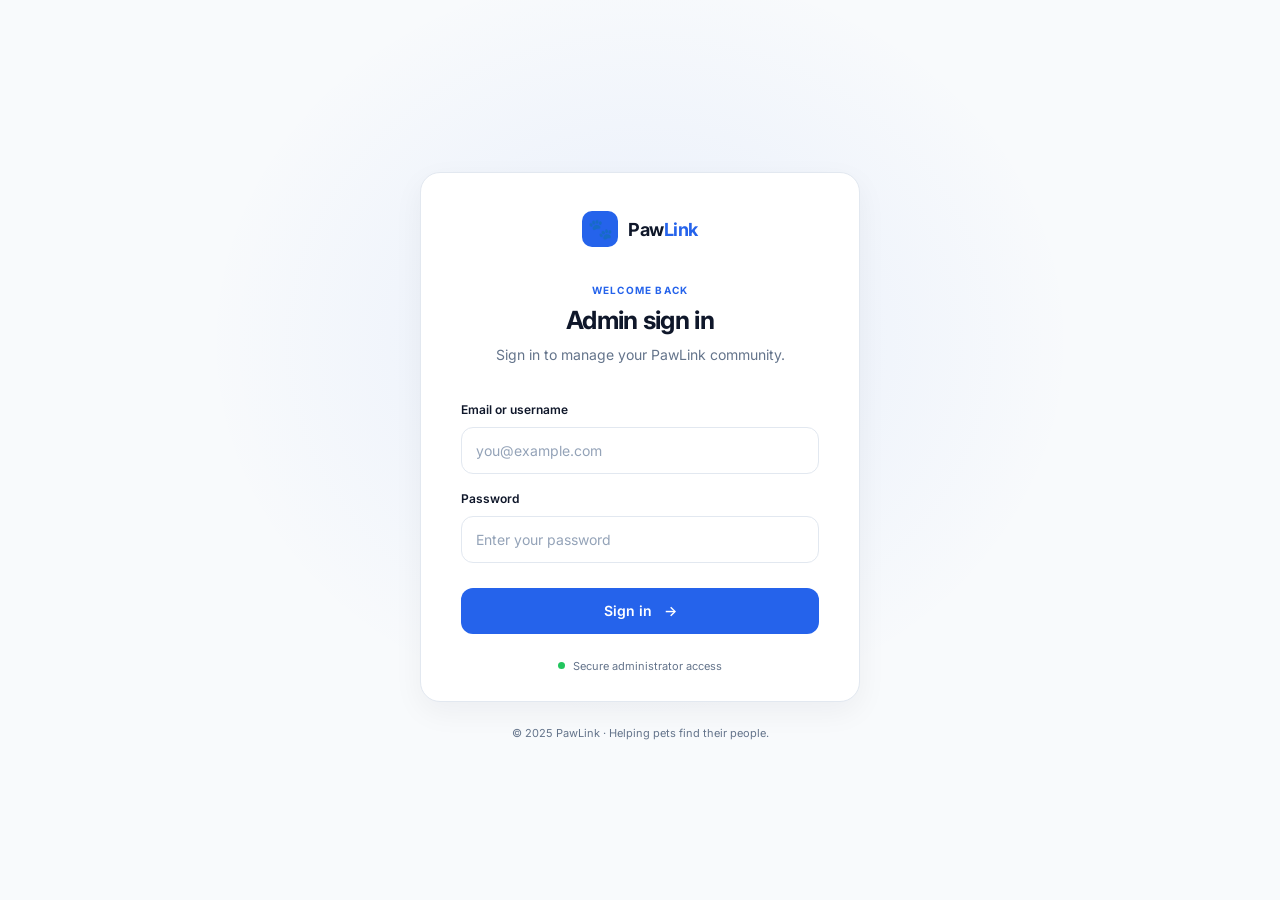
==== commit 396d575c: "Implement persistent pet CRUD and adoption inquiry workflow" ====
--- a/adopt.html
+++ b/adopt.html
@@ -7,10 +7,10 @@
   <link rel="preconnect" href="https://fonts.googleapis.com">
   <link rel="preconnect" href="https://fonts.gstatic.com" crossorigin>
   <link href="https://fonts.googleapis.com/css2?family=Inter:wght@400;500;600;700&display=swap" rel="stylesheet">
-  <link rel="stylesheet" href="style.css">
-  <link rel="stylesheet" href="adopt.css">
-  <script src="app.js" defer></script>
-  <script src="adopt.js" defer></script>
+  <link rel="stylesheet" href="style.css?v=adopt-2">
+  <link rel="stylesheet" href="adopt.css?v=adopt-2">
+  <script src="app.js?v=adopt-2" defer></script>
+  <script src="adopt.js?v=adopt-2" defer></script>
 </head>
 <body>
   <div data-admin-shell>
@@ -19,7 +19,7 @@
       <section class="adopt-hero" aria-label="Adoption catalog introduction"><div><span class="adopt-hero-kicker">A NEW CHAPTER STARTS HERE</span><h2>Meet your next<br>best friend.</h2><p>Every profile is a chance to bring a family together.</p></div><span class="adopt-hero-paw" aria-hidden="true">🐾</span></section>
       <section class="adopt-catalog" aria-labelledby="pets-heading"><div class="section-title-row"><div><p class="eyebrow">AVAILABLE NOW</p><h2 id="pets-heading">Adoptable pets</h2></div><span class="adopt-count" data-pet-count></span></div><div class="pet-grid" data-pet-grid aria-live="polite"></div></section>
       <section class="adoption-inquiries" aria-labelledby="inquiries-heading"><div class="section-title-row"><div><p class="eyebrow">NEXT STEPS</p><h2 id="inquiries-heading">Adoption inquiries</h2></div><span class="pending-count" data-pending-count>0 pending</span></div><div class="inquiry-list" data-inquiry-list aria-live="polite"></div></section>
-      <dialog class="pet-dialog" data-pet-dialog aria-labelledby="pet-dialog-title"><form class="pet-form" data-pet-form><div class="pet-dialog-heading"><div><p class="eyebrow">ADOPTION CATALOG</p><h2 id="pet-dialog-title">Add adoptable pet</h2></div><button class="pet-dialog-close" type="button" aria-label="Close dialog" data-close-pet>×</button></div><input type="hidden" name="id"><div class="pet-form-grid"><div><label for="pet-name">Name</label><input id="pet-name" name="name" required maxlength="80" placeholder="Pet name"></div><div><label for="pet-species">Species</label><select id="pet-species" name="species" required><option value="Dog">Dog</option><option value="Cat">Cat</option><option value="Other">Other</option></select></div><div><label for="pet-breed">Breed</label><input id="pet-breed" name="breed" required maxlength="100" placeholder="e.g. Labrador mix"></div><div><label for="pet-age">Age</label><input id="pet-age" name="age" required maxlength="40" placeholder="e.g. 2 years"></div><div class="pet-form-wide"><label for="pet-location">Location</label><input id="pet-location" name="location" required maxlength="120" placeholder="City, State"></div><div class="pet-form-wide"><label for="pet-image">Image URL <span class="optional-text">(optional)</span></label><input id="pet-image" name="image" type="url" placeholder="https://example.com/pet.jpg"></div><div class="pet-form-wide"><label for="pet-description">About this pet</label><textarea id="pet-description" name="description" rows="3" maxlength="500" placeholder="Tell adopters about this pet…"></textarea></div><div class="pet-form-wide"><label for="pet-status">Status</label><select id="pet-status" name="status"><option value="Available">Available</option><option value="Pending">Pending</option><option value="Adopted">Adopted</option></select></div></div><div class="pet-dialog-actions"><button class="button pet-cancel" type="button" data-close-pet>Cancel</button><button class="button button-primary" type="submit">Save pet profile</button></div></form></dialog>
+      <dialog class="pet-dialog" data-pet-dialog aria-labelledby="pet-dialog-title"><form class="pet-form" data-pet-form><div class="pet-dialog-heading"><div><p class="eyebrow">ADOPTION CATALOG</p><h2 id="pet-dialog-title">Add adoptable pet</h2></div><button class="pet-dialog-close" type="button" aria-label="Close dialog" data-close-pet>×</button></div><input type="hidden" name="id"><div class="pet-form-grid"><div><label for="pet-name">Name</label><input id="pet-name" name="name" required maxlength="80" placeholder="Pet name"></div><div><label for="pet-species">Species</label><select id="pet-species" name="species" required><option value="Dog">Dog</option><option value="Cat">Cat</option><option value="Other">Other</option></select></div><div><label for="pet-breed">Breed</label><input id="pet-breed" name="breed" required maxlength="100" placeholder="e.g. Labrador mix"></div><div><label for="pet-age">Age</label><input id="pet-age" name="age" required maxlength="40" placeholder="e.g. 2 years"></div><div class="pet-form-wide"><label for="pet-location">Location</label><input id="pet-location" name="location" required maxlength="120" placeholder="City, State"></div><div class="pet-form-wide"><label for="pet-image">Image URL <span class="optional-text">(optional)</span></label><input id="pet-image" name="image" type="url" placeholder="https://example.com/pet.jpg"></div><div class="pet-form-wide"><label for="pet-description">About this pet</label><textarea id="pet-description" name="description" rows="3" maxlength="500" placeholder="Tell adopters about this pet…"></textarea></div><div class="pet-form-wide"><label for="pet-status">Status</label><select id="pet-status" name="status"><option value="Available">Available</option><option value="Pending">Pending</option><option value="Adopted">Adopted</option></select></div></div><p class="pet-form-feedback" data-pet-feedback role="status" aria-live="polite"></p><div class="pet-dialog-actions"><button class="button pet-cancel" type="button" data-close-pet>Cancel</button><button class="button button-primary" type="submit">Save pet profile</button></div></form></dialog>
     </main>
   </div>
 </body>
--- a/style.css
+++ b/style.css
@@ -1,66 +1,22 @@
-/* Additional dashboard and global search components */
-.dashboard-home .page-heading { margin-bottom: 24px; }
-.command-hero { position: relative; display: flex; min-height: 248px; align-items: center; justify-content: space-between; overflow: hidden; margin-bottom: 32px; padding: 34px 40px; border-radius: 20px; background: linear-gradient(115deg, #173b80 0%, #2563eb 54%, #4f8cf6 100%); color: #fff; box-shadow: 0 18px 42px rgb(37 99 235 / 17%); }
-.command-hero::after { position: absolute; right: 18%; bottom: -180px; width: 380px; height: 300px; border: 1px solid rgb(255 255 255 / 13%); border-radius: 50%; content: ''; }
-.command-hero-copy { position: relative; z-index: 1; max-width: 610px; }
-.hero-kicker { display: inline-flex; align-items: center; gap: 8px; margin-bottom: 15px; color: #dbeafe; font-size: 10px; font-weight: 700; letter-spacing: .14em; }
-.hero-pulse, .live-dot { width: 7px; height: 7px; border-radius: 50%; background: #4ade80; box-shadow: 0 0 0 4px rgb(74 222 128 / 15%); }
-.command-hero h2 { margin: 0 0 11px; font-size: clamp(24px, 3.2vw, 35px); letter-spacing: -1.2px; line-height: 1.15; }
-.command-hero p { max-width: 470px; margin: 0 0 21px; color: #dbeafe; font-size: 12px; line-height: 1.7; }
-.hero-link { display: inline-flex; align-items: center; gap: 10px; padding: 10px 13px; border: 1px solid rgb(255 255 255 / 28%); border-radius: 9px; background: rgb(255 255 255 / 12%); font-size: 11px; font-weight: 600; transition: background var(--transition); }
-.hero-link:hover { background: rgb(255 255 255 / 22%); }
-.hero-art { position: absolute; top: 0; right: 4%; display: grid; width: 245px; height: 100%; place-items: center; }
-.hero-paw { position: relative; z-index: 1; display: grid; width: 110px; height: 110px; place-items: center; border: 1px solid rgb(255 255 255 / 25%); border-radius: 32px; background: rgb(255 255 255 / 13%); font-size: 54px; transform: rotate(9deg); backdrop-filter: blur(5px); }
-.hero-orbit { position: absolute; width: 196px; height: 196px; border: 1px solid rgb(255 255 255 / 17%); border-radius: 50%; }
-.orbit-two { width: 242px; height: 242px; border-color: rgb(255 255 255 / 11%); }
-.hero-spark { position: absolute; color: #bfdbfe; font-size: 22px; }.spark-one { top: 48px; right: 37px; }.spark-two { bottom: 47px; left: 20px; font-size: 17px; }
-.dashboard-section { margin: 0 0 30px; }
-.section-title-row { display: flex; align-items: flex-end; justify-content: space-between; gap: 16px; margin-bottom: 15px; }
-.section-title-row .eyebrow { margin-bottom: 6px; }
-.section-title-row h2 { margin: 0; font-size: 16px; letter-spacing: -.4px; }
-.live-label { display: inline-flex; align-items: center; gap: 8px; padding: 7px 10px; border: 1px solid var(--border); border-radius: 99px; background: var(--surface); color: var(--muted); font-size: 10px; }
-.live-label .live-dot { width: 6px; height: 6px; }
-.kpi-grid { margin-bottom: 0; }
-.kpi-grid .stat-card { min-height: 137px; }
-.kpi-note { color: var(--muted); font-size: 10px; }
-.action-grid { display: grid; grid-template-columns: repeat(2, minmax(0, 1fr)); gap: 12px; }
-.action-card { display: flex; min-height: 82px; align-items: center; gap: 13px; padding: 15px; border: 1px solid var(--border); border-radius: 13px; background: var(--surface); box-shadow: var(--shadow-card); transition: transform var(--transition), border-color var(--transition), background var(--transition); }
-.action-card:hover { transform: translateY(-2px); border-color: #bfdbfe; background: var(--surface-soft); }
-.action-icon { display: grid; width: 42px; height: 42px; flex: 0 0 auto; place-items: center; border-radius: 12px; font-size: 18px; }
-.action-blue { background: #eff6ff; color: #2563eb; }.action-rose { background: #fff1f2; color: #e11d48; }.action-amber { background: #fffbeb; color: #d97706; }.action-green { background: #ecfdf5; color: #059669; }
-:root[data-theme='dark'] .action-blue, :root[data-theme='dark'] .action-rose, :root[data-theme='dark'] .action-amber, :root[data-theme='dark'] .action-green { background: var(--surface-soft); }
-.action-copy { display: grid; min-width: 0; gap: 5px; }.action-copy strong { font-size: 12px; }.action-copy small { color: var(--muted); font-size: 10px; line-height: 1.45; }.action-arrow { margin-left: auto; color: var(--muted); font-size: 15px; }
-.broadcast-layout { display: grid; grid-template-columns: minmax(0, 1.45fr) minmax(260px, .8fr); gap: 16px; }
-.broadcast-panel, .broadcast-history { min-width: 0; }
-.broadcast-panel .panel-heading { margin-bottom: 10px; }.broadcast-panel .panel-heading h2 { margin: 0; font-size: 16px; }
-.broadcast-panel .eyebrow { margin-bottom: 6px; }
-.broadcast-mark { display: grid; width: 38px; height: 38px; place-items: center; border-radius: 11px; background: #eff6ff; font-size: 17px; }
-:root[data-theme='dark'] .broadcast-mark { background: #1e3a5f; }
-.broadcast-description { margin-bottom: 18px; font-size: 11px; }
-.broadcast-form { display: grid; gap: 9px; }.broadcast-form label { font-size: 11px; font-weight: 600; }
-.broadcast-form textarea { width: 100%; min-height: 104px; resize: vertical; padding: 12px 13px; border: 1px solid var(--border); border-radius: 10px; outline: none; background: var(--surface); color: var(--text); font: inherit; font-size: 11px; line-height: 1.6; transition: border var(--transition), box-shadow var(--transition); }
-.broadcast-form textarea:focus { border-color: var(--primary); box-shadow: 0 0 0 3px rgb(37 99 235 / 13%); }
-.broadcast-form textarea::placeholder { color: var(--muted); }
-.broadcast-form-footer { display: flex; align-items: center; justify-content: space-between; gap: 12px; }.character-count { color: var(--muted); font-size: 10px; }
-.broadcast-form .button { min-height: 39px; padding: 0 14px; font-size: 10px; }.broadcast-form .button-primary { margin: 0; }
-.form-feedback { min-height: 14px; margin: 0; color: #15803d; font-size: 10px; }
-.history-count { display: grid; min-width: 24px; height: 24px; place-items: center; border-radius: 99px; background: var(--surface-soft); color: var(--muted); font-size: 10px; font-weight: 600; }
-.announcement-list { display: grid; gap: 0; }.announcement-item { display: flex; gap: 10px; padding: 12px 0; border-top: 1px solid var(--border); }.announcement-item:first-child { padding-top: 0; border-top: 0; }
-.announcement-icon { display: grid; width: 30px; height: 30px; flex: 0 0 auto; place-items: center; border-radius: 9px; background: var(--surface-soft); font-size: 13px; }.announcement-item p { margin: 0 0 5px; overflow-wrap: anywhere; font-size: 10px; line-height: 1.5; }.announcement-item time { color: var(--muted); font-size: 9px; }.announcement-empty { margin: 0; font-size: 11px; line-height: 1.6; }
+@import url('https://fonts.googleapis.com/css2?family=Inter:wght@400;500;600;700&display=swap');
 
-/* Global search */
-.global-search-page .page-heading { margin-bottom: 23px; }
-.search-panel { margin-bottom: 28px; padding: 20px; border: 1px solid var(--border); border-radius: var(--radius-card); background: var(--surface); box-shadow: var(--shadow-card); }
-.global-search-form { position: relative; display: flex; height: 52px; align-items: center; gap: 11px; padding: 0 12px; border: 1px solid var(--border); border-radius: 11px; background: var(--bg); transition: border var(--transition), box-shadow var(--transition); }
-.global-search-form:focus-within { border-color: var(--primary); box-shadow: 0 0 0 3px rgb(37 99 235 / 11%); }
-.search-leading-icon { color: var(--muted); font-size: 24px; line-height: 1; }.global-search-form input { width: 100%; min-width: 0; height: 100%; border: 0; outline: none; background: transparent; color: var(--text); font-size: 12px; }.global-search-form input::placeholder { color: var(--muted); }
-.global-search-form kbd { display: grid; width: 23px; height: 23px; flex: 0 0 auto; place-items: center; border: 1px solid var(--border); border-radius: 5px; background: var(--surface); color: var(--muted); font-family: inherit; font-size: 10px; }.search-clear { display: grid; width: 26px; height: 26px; flex: 0 0 auto; place-items: center; border: 0; border-radius: 6px; background: var(--surface-soft); color: var(--muted); cursor: pointer; font-size: 19px; }.search-clear[hidden] { display: none; }
-.filter-heading { display: flex; align-items: center; justify-content: space-between; gap: 12px; margin: 20px 0 11px; }.filter-heading > span:first-child { font-size: 11px; font-weight: 600; }.results-count { color: var(--muted); font-size: 10px; }
-.filter-pills { display: flex; flex-wrap: wrap; gap: 8px; }.filter-pill { display: inline-flex; min-height: 34px; align-items: center; gap: 8px; padding: 0 11px; border: 1px solid var(--border); border-radius: 99px; background: var(--surface); color: var(--muted); cursor: pointer; font-size: 10px; font-weight: 500; transition: background var(--transition), border var(--transition), color var(--transition); }.filter-pill:hover { border-color: #93c5fd; color: var(--primary); }.filter-pill.is-selected { border-color: var(--primary); background: var(--primary); color: #fff; }.filter-pill span { display: grid; min-width: 18px; height: 18px; place-items: center; border-radius: 99px; background: rgb(100 116 139 / 12%); font-size: 9px; }.filter-pill.is-selected span { background: rgb(255 255 255 / 23%); }
-.search-results-section { min-width: 0; }.search-results-heading { align-items: flex-end; margin-bottom: 14px; }.search-hint { font-size: 10px; }.record-grid { display: grid; grid-template-columns: repeat(2, minmax(0, 1fr)); gap: 13px; }.record-card { min-width: 0; padding: 17px; border: 1px solid var(--border); border-radius: 13px; background: var(--surface); box-shadow: var(--shadow-card); transition: border var(--transition), transform var(--transition); }.record-card:hover { transform: translateY(-2px); border-color: #bfdbfe; }.record-card-top { display: flex; align-items: center; justify-content: space-between; gap: 10px; margin-bottom: 13px; }.record-category { padding: 5px 8px; border-radius: 99px; background: #eff6ff; color: #1d4ed8; font-size: 9px; font-weight: 600; }.category-lost { background: #fff1f2; color: #be123c; }.category-found { background: #ecfdf5; color: #047857; }.category-shop { background: #fffbeb; color: #b45309; }.category-adoption { background: #eff6ff; color: #1d4ed8; }:root[data-theme='dark'] .record-category { background: #1e3a5f; color: #bfdbfe; }:root[data-theme='dark'] .category-lost { background: #3a2029; color: #fda4af; }:root[data-theme='dark'] .category-found { background: #153c30; color: #86efac; }:root[data-theme='dark'] .category-shop { background: #3b3020; color: #fcd34d; }
-.record-id { overflow: hidden; color: var(--muted); font-size: 9px; text-overflow: ellipsis; white-space: nowrap; }.record-card h3 { margin: 0 0 7px; overflow-wrap: anywhere; font-size: 13px; }.record-description { display: -webkit-box; min-height: 33px; margin: 0 0 15px; overflow: hidden; color: var(--muted); font-size: 10px; line-height: 1.6; -webkit-box-orient: vertical; -webkit-line-clamp: 2; }.record-card-bottom { display: flex; align-items: center; justify-content: space-between; gap: 10px; padding-top: 11px; border-top: 1px solid var(--border); }.record-meta { overflow: hidden; color: var(--muted); font-size: 9px; text-overflow: ellipsis; white-space: nowrap; }.record-open-link { display: inline-flex; flex: 0 0 auto; align-items: center; gap: 5px; color: var(--primary); font-size: 10px; font-weight: 600; }.search-empty { grid-column: 1 / -1; padding: 38px 20px; }
-.visually-hidden { position: absolute; width: 1px; height: 1px; padding: 0; overflow: hidden; clip: rect(0, 0, 0, 0); white-space: nowrap; clip-path: inset(50%); }
-
-@media (max-width: 900px) { .broadcast-layout { grid-template-columns: 1fr; } }
-@media (max-width: 700px) { .command-hero { min-height: 225px; padding: 27px 24px; }.hero-art { right: -52px; opacity: .48; }.command-hero-copy { max-width: 80%; }.action-grid, .record-grid { grid-template-columns: 1fr; }.section-title-row { align-items: flex-start; }.search-hint { max-width: 145px; text-align: right; line-height: 1.5; } }
-@media (max-width: 480px) { .command-hero { min-height: 245px; padding: 25px 20px; }.command-hero-copy { max-width: 100%; }.command-hero h2 { font-size: 25px; }.hero-art { right: -100px; opacity: .25; }.hero-break { display: none; }.live-label { padding: 6px 8px; font-size: 9px; }.broadcast-form-footer { align-items: flex-start; flex-direction: column; }.broadcast-form .button { width: 100%; }.search-panel { padding: 15px; }.global-search-form kbd { display: none; }.filter-pills { gap: 6px; }.filter-pill { padding: 0 9px; } }
+:root{color-scheme:light;--primary:#2563eb;--primary-hover:#1d4ed8;--bg:#f8fafc;--surface:#fff;--surface-soft:#f1f5f9;--text:#0f172a;--muted:#64748b;--border:#e2e8f0;--sidebar-bg:#fff;--sidebar-width:264px;--radius-card:16px;--radius-control:12px;--shadow-card:0 10px 30px rgb(15 23 42 / 5%);--transition:180ms ease;font-family:'Inter',sans-serif;font-synthesis:none}
+:root[data-theme='dark']{color-scheme:dark;--bg:#0f172a;--surface:#1e293b;--surface-soft:#263449;--text:#f1f5f9;--muted:#94a3b8;--border:#334155;--sidebar-bg:#111c30;--shadow-card:0 10px 30px rgb(0 0 0 / 14%)}
+*{box-sizing:border-box}html{min-width:320px;background:var(--bg);scroll-behavior:smooth}body{min-height:100vh;margin:0;background:var(--bg);color:var(--text);font-family:'Inter',sans-serif;font-size:14px;transition:background var(--transition),color var(--transition)}button,input,select,textarea{font:inherit}button{color:inherit}a{color:inherit;text-decoration:none}img{max-width:100%}h1,h2,h3,p{margin-top:0}:focus-visible{outline:3px solid rgb(37 99 235 / 35%);outline-offset:2px}
+/* PawLink brand mark and split-color wordmark */
+.brand{display:inline-flex;align-items:center;gap:10px;color:var(--text);font-weight:700}.brand-mark{position:relative;display:grid;width:36px;height:36px;flex:0 0 36px;place-items:center;overflow:hidden;border-radius:10px;background:#2563eb}.brand-mark svg{display:none}.brand-mark::after{content:'🐾';display:block;font-size:20px;line-height:1}.brand-name{display:inline-flex;align-items:center;gap:0;font-size:0;font-weight:700;letter-spacing:-.5px}.brand-name::before{content:'Paw';color:var(--text);font-size:18px}.brand-name::after{content:'Link';color:#2563eb;font-size:18px}.brand-admin{display:none}
+/* Login */
+.login-page{background:radial-gradient(ellipse at 50% 38%,rgb(37 99 235 / 8%),transparent 48%),var(--bg)}.login-layout{display:flex;min-height:100vh;flex-direction:column;align-items:center;justify-content:center;padding:32px 20px 20px}.auth-card{width:min(100%,440px);padding:38px 40px 28px;border:1px solid var(--border);border-radius:20px;background:var(--surface);box-shadow:var(--shadow-card)}.brand-centered{display:flex;justify-content:center}.auth-heading{margin:37px 0 28px;text-align:center}.eyebrow{margin:0 0 9px;color:var(--primary);font-size:10px;font-weight:700;letter-spacing:.12em}.auth-heading h1{margin-bottom:9px;font-size:25px;letter-spacing:-.7px}.muted{color:var(--muted);line-height:1.6}.auth-heading .muted{margin:0}.login-form{display:grid;gap:10px}.login-form label{margin-top:7px;font-size:12px;font-weight:600}.login-form input{width:100%;height:47px;padding:0 14px;border:1px solid var(--border);border-radius:var(--radius-control);outline:none;background:var(--surface);color:var(--text);transition:border var(--transition),box-shadow var(--transition)}.login-form input:focus{border-color:var(--primary);box-shadow:0 0 0 3px rgb(37 99 235 / 13%)}.login-form input::placeholder{color:#94a3b8}.button{display:inline-flex;min-height:46px;align-items:center;justify-content:center;gap:12px;padding:0 16px;border:0;border-radius:var(--radius-control);cursor:pointer;font-weight:600;transition:background var(--transition),transform var(--transition)}.button-primary{margin-top:15px;background:var(--primary);color:#fff}.button-primary:hover{background:var(--primary-hover)}.button-primary:active{transform:translateY(1px)}.button-full{width:100%}.login-footnote{display:flex;align-items:center;justify-content:center;gap:8px;margin:25px 0 0;color:var(--muted);font-size:11px}.secure-dot{width:7px;height:7px;border-radius:50%;background:#22c55e}.login-copyright{margin:24px 0 0;color:var(--muted);font-size:11px;text-align:center}
+/* Responsive admin shell */
+.sidebar{position:fixed;z-index:20;inset:0 auto 0 0;display:flex;width:var(--sidebar-width);flex-direction:column;padding:25px 16px 18px;border-right:1px solid var(--border);background:var(--sidebar-bg);transition:transform var(--transition),background var(--transition)}.sidebar-brand{margin:0 8px 43px}.nav-caption{margin:0 12px 12px;color:var(--muted);font-size:9px;font-weight:700;letter-spacing:.13em}.primary-nav{display:grid;gap:5px}.nav-link{position:relative;display:flex;min-height:44px;align-items:center;gap:12px;padding:0 12px;border-radius:10px;color:var(--muted);font-size:12px;font-weight:500;transition:background var(--transition),color var(--transition)}.nav-link:hover{background:var(--surface-soft);color:var(--text)}.nav-link.is-active{background:#eff6ff;color:#1d4ed8;font-weight:600}:root[data-theme='dark'] .nav-link.is-active{background:#1e3a5f;color:#93c5fd}.nav-icon{display:grid;width:20px;place-items:center;font-size:19px;line-height:1}.active-indicator{position:absolute;right:0;width:3px;height:21px;border-radius:3px 0 0 3px;background:var(--primary)}.sidebar-bottom{display:grid;gap:6px;margin-top:auto}.utility-button{display:flex;min-height:40px;align-items:center;gap:11px;padding:0 11px;border:0;border-radius:9px;background:transparent;color:var(--muted);cursor:pointer;font-size:11px;text-align:left}.utility-button:hover{background:var(--surface-soft);color:var(--text)}.theme-icon,.logout-icon{display:grid;width:20px;place-items:center;color:var(--muted);font-size:18px}.sidebar-user{display:flex;align-items:center;gap:10px;margin:8px 0 5px;padding:13px 3px 12px;border-top:1px solid var(--border);border-bottom:1px solid var(--border)}.avatar,.mobile-admin-dot{display:grid;width:34px;height:34px;flex:0 0 auto;place-items:center;border-radius:50%;background:#dbeafe;color:#1d4ed8;font-size:12px;font-weight:700}.user-meta{display:grid;min-width:0;gap:3px}.user-meta strong{overflow:hidden;font-size:11px;text-overflow:ellipsis;white-space:nowrap}.user-meta span{color:var(--muted);font-size:10px}.role-tag{margin-left:auto;padding:4px 6px;border-radius:5px;background:var(--surface-soft);color:var(--muted);font-size:9px;font-weight:600}.logout-button{color:#dc2626}.logout-button:hover{background:#fef2f2;color:#b91c1c}:root[data-theme='dark'] .logout-button:hover{background:#3a2029;color:#fca5a5}.mobile-header{display:none}.drawer-scrim{display:none}.workspace{min-height:100vh;margin-left:var(--sidebar-width);padding:42px clamp(24px,4vw,58px) 60px}.page-content{width:min(100%,1240px);margin:0 auto}.page-heading{display:flex;align-items:flex-start;justify-content:space-between;gap:20px;margin-bottom:30px}.page-heading h1{margin:0 0 8px;font-size:clamp(24px,3vw,30px);letter-spacing:-1px}.page-heading p{margin-bottom:0;color:var(--muted);font-size:13px}.date-chip{display:inline-flex;align-items:center;gap:8px;padding:10px 13px;border:1px solid var(--border);border-radius:10px;background:var(--surface);color:var(--muted);font-size:11px;white-space:nowrap}
+/* Common dashboard components */
+.stats-grid{display:grid;grid-template-columns:repeat(4,minmax(0,1fr));gap:16px;margin-bottom:22px}.stat-card,.panel,.welcome-card{border:1px solid var(--border);border-radius:var(--radius-card);background:var(--surface);box-shadow:var(--shadow-card)}.stat-card{padding:19px 19px 17px}.stat-top{display:flex;align-items:center;justify-content:space-between;margin-bottom:17px}.stat-label{color:var(--muted);font-size:11px;font-weight:500}.stat-icon{display:grid;width:32px;height:32px;place-items:center;border-radius:10px;background:#eff6ff;color:var(--primary);font-size:16px}:root[data-theme='dark'] .stat-icon{background:#1e3a5f;color:#93c5fd}.stat-number{margin-bottom:7px;font-size:26px;font-weight:700;letter-spacing:-1px}.stat-change{color:#16a34a;font-size:10px;font-weight:600}.stat-change span{color:var(--muted);font-weight:400}.dashboard-grid{display:grid;grid-template-columns:minmax(0,1.6fr) minmax(260px,.9fr);gap:18px}.panel{padding:22px}.panel-heading{display:flex;align-items:center;justify-content:space-between;gap:12px;margin-bottom:20px}.panel-heading h2{margin:0;font-size:14px;letter-spacing:-.2px}.panel-link{color:var(--primary);font-size:11px;font-weight:600}.activity-list{display:grid}.activity-item{display:flex;align-items:flex-start;gap:12px;padding:15px 0;border-top:1px solid var(--border)}.activity-item:first-child{padding-top:0;border-top:0}.activity-badge{display:grid;width:34px;height:34px;flex:0 0 auto;place-items:center;border-radius:11px;background:var(--surface-soft);color:var(--primary)}.activity-copy{flex:1}.activity-copy p{margin:1px 0 5px;font-size:11px;line-height:1.5}.activity-copy strong{font-weight:600}.activity-copy time{color:var(--muted);font-size:10px}.status-pill{padding:5px 8px;border-radius:99px;background:#dcfce7;color:#15803d;font-size:9px;font-weight:600;white-space:nowrap}:root[data-theme='dark'] .status-pill{background:#153c30;color:#86efac}.quick-actions{display:grid;gap:10px}.quick-action{display:flex;align-items:center;gap:12px;padding:12px;border:1px solid var(--border);border-radius:11px;transition:border var(--transition),background var(--transition)}.quick-action:hover{border-color:#bfdbfe;background:var(--surface-soft)}.quick-action-icon{display:grid;width:35px;height:35px;flex:0 0 auto;place-items:center;border-radius:10px;background:#eff6ff;color:var(--primary);font-size:16px}:root[data-theme='dark'] .quick-action-icon{background:#1e3a5f;color:#93c5fd}.quick-action strong{display:block;margin-bottom:4px;font-size:11px}.quick-action small{color:var(--muted);font-size:10px}.quick-action .arrow{margin-left:auto;color:var(--muted)}.welcome-card{display:flex;align-items:center;justify-content:space-between;gap:20px;margin-bottom:22px;padding:23px 26px;overflow:hidden;background:linear-gradient(110deg,#eff6ff,var(--surface) 74%)}:root[data-theme='dark'] .welcome-card{background:linear-gradient(110deg,#1d3554,var(--surface) 74%)}.welcome-card h2{margin:0 0 7px;font-size:16px}.welcome-card p{margin:0;color:var(--muted);font-size:11px}.welcome-illustration{font-size:39px}.empty-state{padding:26px;border:1px dashed var(--border);border-radius:var(--radius-card);background:var(--surface);color:var(--muted);text-align:center}.empty-state .empty-icon{margin-bottom:10px;font-size:26px}.empty-state h2{margin:0 0 7px;color:var(--text);font-size:15px}.empty-state p{margin:0;font-size:12px;line-height:1.6}
+/* Dashboard and global search */
+.dashboard-home .page-heading{margin-bottom:24px}.command-hero{position:relative;display:flex;min-height:248px;align-items:center;justify-content:space-between;overflow:hidden;margin-bottom:32px;padding:34px 40px;border-radius:20px;background:linear-gradient(115deg,#173b80,#2563eb 54%,#4f8cf6);color:#fff;box-shadow:0 18px 42px rgb(37 99 235 / 17%)}.command-hero::after{position:absolute;right:18%;bottom:-180px;width:380px;height:300px;border:1px solid rgb(255 255 255 / 13%);border-radius:50%;content:''}.command-hero-copy{position:relative;z-index:1;max-width:610px}.hero-kicker{display:inline-flex;align-items:center;gap:8px;margin-bottom:15px;color:#dbeafe;font-size:10px;font-weight:700;letter-spacing:.14em}.hero-pulse,.live-dot{width:7px;height:7px;border-radius:50%;background:#4ade80;box-shadow:0 0 0 4px rgb(74 222 128 / 15%)}.command-hero h2{margin:0 0 11px;font-size:clamp(24px,3.2vw,35px);letter-spacing:-1.2px;line-height:1.15}.command-hero p{max-width:470px;margin:0 0 21px;color:#dbeafe;font-size:12px;line-height:1.7}.hero-link{display:inline-flex;align-items:center;gap:10px;padding:10px 13px;border:1px solid rgb(255 255 255 / 28%);border-radius:9px;background:rgb(255 255 255 / 12%);font-size:11px;font-weight:600}.hero-link:hover{background:rgb(255 255 255 / 22%)}.hero-art{position:absolute;top:0;right:4%;display:grid;width:245px;height:100%;place-items:center}.hero-paw{position:relative;z-index:1;display:grid;width:110px;height:110px;place-items:center;border:1px solid rgb(255 255 255 / 25%);border-radius:32px;background:rgb(255 255 255 / 13%);font-size:54px;transform:rotate(9deg)}.hero-orbit{position:absolute;width:196px;height:196px;border:1px solid rgb(255 255 255 / 17%);border-radius:50%}.orbit-two{width:242px;height:242px;border-color:rgb(255 255 255 / 11%)}.hero-spark{position:absolute;color:#bfdbfe;font-size:22px}.spark-one{top:48px;right:37px}.spark-two{bottom:47px;left:20px;font-size:17px}.dashboard-section{margin:0 0 30px}.section-title-row{display:flex;align-items:flex-end;justify-content:space-between;gap:16px;margin-bottom:15px}.section-title-row .eyebrow{margin-bottom:6px}.section-title-row h2{margin:0;font-size:16px;letter-spacing:-.4px}.live-label{display:inline-flex;align-items:center;gap:8px;padding:7px 10px;border:1px solid var(--border);border-radius:99px;background:var(--surface);color:var(--muted);font-size:10px}.live-label .live-dot{width:6px;height:6px}.kpi-grid{margin-bottom:0}.kpi-grid .stat-card{min-height:137px}.kpi-note{color:var(--muted);font-size:10px}.action-grid{display:grid;grid-template-columns:repeat(2,minmax(0,1fr));gap:12px}.action-card{display:flex;min-height:82px;align-items:center;gap:13px;padding:15px;border:1px solid var(--border);border-radius:13px;background:var(--surface);box-shadow:var(--shadow-card);transition:transform var(--transition),border-color var(--transition),background var(--transition)}.action-card:hover{transform:translateY(-2px);border-color:#bfdbfe;background:var(--surface-soft)}.action-icon{display:grid;width:42px;height:42px;flex:0 0 auto;place-items:center;border-radius:12px;font-size:18px}.action-blue{background:#eff6ff;color:#2563eb}.action-rose{background:#fff1f2;color:#e11d48}.action-amber{background:#fffbeb;color:#d97706}.action-green{background:#ecfdf5;color:#059669}:root[data-theme='dark'] .action-blue,:root[data-theme='dark'] .action-rose,:root[data-theme='dark'] .action-amber,:root[data-theme='dark'] .action-green{background:var(--surface-soft)}.action-copy{display:grid;min-width:0;gap:5px}.action-copy strong{font-size:12px}.action-copy small{color:var(--muted);font-size:10px;line-height:1.45}.action-arrow{margin-left:auto;color:var(--muted);font-size:15px}.broadcast-layout{display:grid;grid-template-columns:minmax(0,1.45fr) minmax(260px,.8fr);gap:16px}.broadcast-panel,.broadcast-history{min-width:0}.broadcast-panel .panel-heading{margin-bottom:10px}.broadcast-panel .panel-heading h2{margin:0;font-size:16px}.broadcast-panel .eyebrow{margin-bottom:6px}.broadcast-mark{display:grid;width:38px;height:38px;place-items:center;border-radius:11px;background:#eff6ff;font-size:17px}:root[data-theme='dark'] .broadcast-mark{background:#1e3a5f}.broadcast-description{margin-bottom:18px;font-size:11px}.broadcast-form{display:grid;gap:9px}.broadcast-form label{font-size:11px;font-weight:600}.broadcast-form textarea{width:100%;min-height:104px;resize:vertical;padding:12px 13px;border:1px solid var(--border);border-radius:10px;outline:none;background:var(--surface);color:var(--text);font:inherit;font-size:11px;line-height:1.6}.broadcast-form textarea:focus{border-color:var(--primary);box-shadow:0 0 0 3px rgb(37 99 235 / 13%)}.broadcast-form-footer{display:flex;align-items:center;justify-content:space-between;gap:12px}.character-count{color:var(--muted);font-size:10px}.broadcast-form .button{min-height:39px;padding:0 14px;font-size:10px}.broadcast-form .button-primary{margin:0}.form-feedback{min-height:14px;margin:0;color:#15803d;font-size:10px}.history-count{display:grid;min-width:24px;height:24px;place-items:center;border-radius:99px;background:var(--surface-soft);color:var(--muted);font-size:10px;font-weight:600}.announcement-list{display:grid}.announcement-item{display:flex;gap:10px;padding:12px 0;border-top:1px solid var(--border)}.announcement-item:first-child{padding-top:0;border-top:0}.announcement-icon{display:grid;width:30px;height:30px;flex:0 0 auto;place-items:center;border-radius:9px;background:var(--surface-soft);font-size:13px}.announcement-item p{margin:0 0 5px;overflow-wrap:anywhere;font-size:10px;line-height:1.5}.announcement-item time{color:var(--muted);font-size:9px}.announcement-empty{margin:0;font-size:11px;line-height:1.6}
+.global-search-page .page-heading{margin-bottom:23px}.search-panel{margin-bottom:28px;padding:20px;border:1px solid var(--border);border-radius:var(--radius-card);background:var(--surface);box-shadow:var(--shadow-card)}.global-search-form{position:relative;display:flex;height:52px;align-items:center;gap:11px;padding:0 12px;border:1px solid var(--border);border-radius:11px;background:var(--bg)}.global-search-form:focus-within{border-color:var(--primary);box-shadow:0 0 0 3px rgb(37 99 235 / 11%)}.search-leading-icon{color:var(--muted);font-size:24px;line-height:1}.global-search-form input{width:100%;min-width:0;height:100%;border:0;outline:none;background:transparent;color:var(--text);font-size:12px}.global-search-form kbd{display:grid;width:23px;height:23px;flex:0 0 auto;place-items:center;border:1px solid var(--border);border-radius:5px;background:var(--surface);color:var(--muted);font-family:inherit;font-size:10px}.search-clear{display:grid;width:26px;height:26px;flex:0 0 auto;place-items:center;border:0;border-radius:6px;background:var(--surface-soft);color:var(--muted);cursor:pointer;font-size:19px}.search-clear[hidden]{display:none}.filter-heading{display:flex;align-items:center;justify-content:space-between;gap:12px;margin:20px 0 11px}.filter-heading>span:first-child{font-size:11px;font-weight:600}.results-count{color:var(--muted);font-size:10px}.filter-pills{display:flex;flex-wrap:wrap;gap:8px}.filter-pill{display:inline-flex;min-height:34px;align-items:center;gap:8px;padding:0 11px;border:1px solid var(--border);border-radius:99px;background:var(--surface);color:var(--muted);cursor:pointer;font-size:10px;font-weight:500}.filter-pill:hover{border-color:#93c5fd;color:var(--primary)}.filter-pill.is-selected{border-color:var(--primary);background:var(--primary);color:#fff}.filter-pill span{display:grid;min-width:18px;height:18px;place-items:center;border-radius:99px;background:rgb(100 116 139 / 12%);font-size:9px}.search-results-section{min-width:0}.search-results-heading{align-items:flex-end;margin-bottom:14px}.search-hint{color:var(--muted);font-size:10px}.record-grid{display:grid;grid-template-columns:repeat(2,minmax(0,1fr));gap:13px}.record-card{min-width:0;padding:17px;border:1px solid var(--border);border-radius:13px;background:var(--surface);box-shadow:var(--shadow-card)}.record-card-top{display:flex;align-items:center;justify-content:space-between;gap:10px;margin-bottom:13px}.record-category{padding:5px 8px;border-radius:99px;background:#eff6ff;color:#1d4ed8;font-size:9px;font-weight:600}.record-id{overflow:hidden;color:var(--muted);font-size:9px;text-overflow:ellipsis;white-space:nowrap}.record-card h3{margin:0 0 7px;overflow-wrap:anywhere;font-size:13px}.record-description{display:-webkit-box;min-height:33px;margin:0 0 15px;overflow:hidden;color:var(--muted);font-size:10px;line-height:1.6;-webkit-box-orient:vertical;-webkit-line-clamp:2}.record-card-bottom{display:flex;align-items:center;justify-content:space-between;gap:10px;padding-top:11px;border-top:1px solid var(--border)}.record-meta{overflow:hidden;color:var(--muted);font-size:9px;text-overflow:ellipsis;white-space:nowrap}.record-open-link{display:inline-flex;flex:0 0 auto;align-items:center;gap:5px;color:var(--primary);font-size:10px;font-weight:600}.search-empty{grid-column:1/-1;padding:38px 20px}.visually-hidden{position:absolute;width:1px;height:1px;padding:0;overflow:hidden;clip:rect(0,0,0,0);white-space:nowrap;clip-path:inset(50%)}
+@media(max-width:1200px){.stats-grid{grid-template-columns:repeat(2,minmax(0,1fr))}.dashboard-grid{grid-template-columns:1fr}}
+@media(max-width:1023px){.mobile-header{position:sticky;z-index:15;top:0;display:flex;height:64px;align-items:center;justify-content:space-between;padding:0 20px;border-bottom:1px solid var(--border);background:var(--surface)}.mobile-header .brand-mark{width:36px;height:36px;border-radius:10px}.mobile-header .brand-name::before,.mobile-header .brand-name::after{font-size:16px}.menu-button{display:grid;width:36px;height:36px;align-content:center;justify-items:center;gap:4px;border:0;border-radius:9px;background:transparent;cursor:pointer}.menu-button:hover{background:var(--surface-soft)}.menu-button span{display:block;width:17px;height:2px;border-radius:2px;background:var(--text)}.mobile-admin-dot{width:30px;height:30px;font-size:11px}.sidebar{z-index:30;width:min(290px,84vw);transform:translateX(-101%);box-shadow:12px 0 35px rgb(15 23 42 / 12%)}.drawer-open .sidebar{transform:translateX(0)}.drawer-scrim{position:fixed;z-index:25;inset:0;display:block;visibility:hidden;border:0;background:rgb(15 23 42 / 45%);opacity:0;transition:opacity var(--transition),visibility var(--transition)}.drawer-open .drawer-scrim{visibility:visible;opacity:1}.workspace{margin-left:0;padding:31px clamp(20px,5vw,48px) 50px}}
+@media(max-width:900px){.broadcast-layout{grid-template-columns:1fr}}
+@media(max-width:700px){.command-hero{min-height:225px;padding:27px 24px}.hero-art{right:-52px;opacity:.48}.command-hero-copy{max-width:80%}.action-grid,.record-grid{grid-template-columns:1fr}.section-title-row{align-items:flex-start}.search-hint{max-width:145px;text-align:right;line-height:1.5}}
+@media(max-width:600px){.auth-card{padding:31px 24px 24px}.auth-heading{margin-top:31px}.workspace{padding:25px 17px 40px}.page-heading{margin-bottom:22px}.page-heading h1{font-size:24px}.date-chip{display:none}.stats-grid{gap:11px}.stat-card{padding:14px}.stat-label{font-size:10px}.stat-number{font-size:22px}.stat-top{margin-bottom:12px}.stat-icon{width:29px;height:29px}.panel{padding:17px}.welcome-card{padding:19px}.welcome-illustration{font-size:31px}}
+@media(max-width:480px){.command-hero{min-height:245px;padding:25px 20px}.command-hero-copy{max-width:100%}.command-hero h2{font-size:25px}.hero-art{right:-100px;opacity:.25}.hero-break{display:none}.live-label{padding:6px 8px;font-size:9px}.broadcast-form-footer{align-items:flex-start;flex-direction:column}.broadcast-form .button{width:100%}.search-panel{padding:15px}.global-search-form kbd{display:none}.filter-pills{gap:6px}.filter-pill{padding:0 9px}}
--- a/adopt.css
+++ b/adopt.css
@@ -1,8 +1,107 @@
 /* PawLink adoption catalog */
-.adopt-page .adopt-heading { align-items: center; margin-bottom: 22px; }.add-pet-button { flex: 0 0 auto; margin: 0; padding: 0 15px; font-size: 11px; }
-.adopt-hero { position: relative; display: flex; min-height: 180px; align-items: center; justify-content: space-between; overflow: hidden; margin-bottom: 29px; padding: 27px 33px; border-radius: 18px; background: linear-gradient(112deg, #124a43, #0f766e 64%, #34a89a); color: #fff; box-shadow: 0 16px 38px rgb(15 118 110 / 15%); }.adopt-hero::after { position: absolute; right: 7%; bottom: -180px; width: 360px; height: 300px; border: 1px solid rgb(255 255 255 / 15%); border-radius: 50%; content: ''; }.adopt-hero > div { position: relative; z-index: 1; }.adopt-hero-kicker { color: #ccfbf1; font-size: 9px; font-weight: 700; letter-spacing: .14em; }.adopt-hero h2 { margin: 9px 0 8px; font-size: clamp(24px, 3vw, 32px); letter-spacing: -1px; line-height: 1.15; }.adopt-hero p { margin: 0; color: #ccfbf1; font-size: 11px; }.adopt-hero-paw { position: absolute; right: 10%; display: grid; width: 105px; height: 105px; place-items: center; border: 1px solid rgb(255 255 255 / 23%); border-radius: 30px; background: rgb(255 255 255 / 13%); font-size: 50px; transform: rotate(-8deg); }
-.adopt-catalog, .adoption-inquiries { margin-bottom: 33px; }.adopt-page .section-title-row { display: flex; align-items: flex-end; justify-content: space-between; gap: 16px; margin-bottom: 15px; }.adopt-page .section-title-row .eyebrow { margin-bottom: 6px; }.adopt-page .section-title-row h2 { margin: 0; font-size: 16px; letter-spacing: -.4px; }.adopt-count { color: var(--muted); font-size: 10px; }.pet-grid { display: grid; grid-template-columns: repeat(3, minmax(0, 1fr)); gap: 15px; }.pet-card { overflow: hidden; border: 1px solid var(--border); border-radius: 14px; background: var(--surface); box-shadow: var(--shadow-card); transition: transform var(--transition), border-color var(--transition); }.pet-card:hover { transform: translateY(-2px); border-color: #bfdbfe; }.pet-photo-frame { position: relative; height: 190px; overflow: hidden; background: var(--surface-soft); }.pet-photo { width: 100%; height: 100%; object-fit: cover; }.pet-photo-placeholder { display: grid; width: 100%; height: 100%; place-items: center; color: var(--muted); font-size: 44px; }.pet-status { position: absolute; top: 11px; left: 11px; padding: 6px 9px; border-radius: 99px; background: #dcfce7; color: #15803d; font-size: 8px; font-weight: 700; }.pet-status.status-pending { background: #fef3c7; color: #b45309; }.pet-status.status-adopted { background: #e0e7ff; color: #4338ca; }:root[data-theme='dark'] .pet-status { background: #153c30; color: #86efac; }:root[data-theme='dark'] .pet-status.status-pending { background: #3b3020; color: #fcd34d; }:root[data-theme='dark'] .pet-status.status-adopted { background: #302f5a; color: #c7d2fe; }.pet-card-actions { position: absolute; top: 10px; right: 10px; display: flex; gap: 5px; }.pet-card-actions button { padding: 6px 8px; border: 1px solid rgb(255 255 255 / 40%); border-radius: 7px; background: rgb(15 23 42 / 70%); color: #fff; cursor: pointer; font-size: 9px; font-weight: 600; backdrop-filter: blur(5px); }.pet-card-actions button:last-child { color: #fecaca; }.pet-card-actions button:hover { background: #1e293b; }.pet-card-content { padding: 14px 15px 16px; }.pet-title-row { display: flex; align-items: baseline; justify-content: space-between; gap: 8px; }.pet-title-row h3 { margin: 0; font-size: 15px; letter-spacing: -.3px; }.pet-title-row > span { color: var(--muted); font-size: 9px; }.pet-details { margin: 7px 0; color: var(--muted); font-size: 10px; }.pet-details span { padding: 0 3px; }.pet-location { margin: 0; color: var(--muted); font-size: 9px; }.pet-description { margin: 10px 0 0; color: var(--muted); font-size: 9px; line-height: 1.6; }.pending-count { padding: 7px 10px; border-radius: 99px; background: #fef3c7; color: #92400e; font-size: 9px; font-weight: 600; }:root[data-theme='dark'] .pending-count { background: #3b3020; color: #fcd34d; }
-.inquiry-list { display: grid; gap: 10px; }.inquiry-card { display: flex; align-items: flex-start; gap: 12px; padding: 16px; border: 1px solid var(--border); border-radius: 13px; background: var(--surface); box-shadow: var(--shadow-card); }.inquiry-avatar { display: grid; width: 36px; height: 36px; flex: 0 0 auto; place-items: center; border-radius: 50%; background: #dbeafe; color: #1d4ed8; font-size: 11px; font-weight: 700; }.inquiry-details { flex: 1; min-width: 0; }.inquiry-name-row { display: flex; align-items: center; gap: 9px; }.inquiry-name-row h3 { margin: 0; font-size: 11px; }.inquiry-status { padding: 4px 7px; border-radius: 99px; background: #fef3c7; color: #92400e; font-size: 8px; font-weight: 600; }.inquiry-approved { background: #dcfce7; color: #15803d; }.inquiry-declined { background: #fee2e2; color: #b91c1c; }:root[data-theme='dark'] .inquiry-status { background: #3b3020; color: #fcd34d; }:root[data-theme='dark'] .inquiry-approved { background: #153c30; color: #86efac; }:root[data-theme='dark'] .inquiry-declined { background: #3a2029; color: #fca5a5; }.inquiry-pet { margin: 5px 0; color: var(--muted); font-size: 9px; }.inquiry-pet strong { color: var(--text); }.inquiry-note { margin: 7px 0; font-size: 10px; line-height: 1.5; }.inquiry-email { color: var(--primary); font-size: 9px; }.inquiry-actions { display: flex; flex: 0 0 auto; gap: 7px; }.inquiry-actions .button { min-height: 32px; padding: 0 10px; font-size: 9px; }.approve-button { background: #16a34a; color: #fff; }.approve-button:hover { background: #15803d; }.decline-button { border: 1px solid var(--border); background: var(--surface); color: #dc2626; }.decline-button:hover { background: #fff1f2; }.inquiry-empty, .pet-empty { padding: 36px 20px; border: 1px dashed var(--border); border-radius: 14px; background: var(--surface); color: var(--muted); text-align: center; }.pet-empty { grid-column: 1 / -1; }.pet-empty > span { display: block; margin-bottom: 9px; font-size: 28px; }.pet-empty h2, .inquiry-empty h3 { margin: 0 0 7px; color: var(--text); font-size: 14px; }.pet-empty p, .inquiry-empty p { margin: 0; font-size: 10px; }
-.pet-dialog { width: min(540px, calc(100% - 28px)); max-height: min(90vh, 760px); padding: 0; overflow: auto; border: 1px solid var(--border); border-radius: 16px; background: var(--surface); color: var(--text); box-shadow: 0 24px 80px rgb(15 23 42 / 25%); }.pet-dialog::backdrop { background: rgb(15 23 42 / 55%); backdrop-filter: blur(2px); }.pet-form { display: grid; gap: 10px; padding: 24px; }.pet-dialog-heading { display: flex; align-items: flex-start; justify-content: space-between; gap: 15px; margin-bottom: 4px; }.pet-dialog-heading .eyebrow { margin-bottom: 6px; }.pet-dialog-heading h2 { margin: 0; font-size: 18px; }.pet-dialog-close { display: grid; width: 32px; height: 32px; place-items: center; border: 0; border-radius: 8px; background: var(--surface-soft); color: var(--muted); cursor: pointer; font-size: 22px; }.pet-form-grid { display: grid; grid-template-columns: repeat(2, minmax(0, 1fr)); gap: 10px 12px; }.pet-form-grid > div { display: grid; gap: 7px; }.pet-form-grid .pet-form-wide { grid-column: 1 / -1; }.pet-form label { margin-top: 3px; font-size: 10px; font-weight: 600; }.pet-form input:not([type=hidden]), .pet-form select, .pet-form textarea { width: 100%; min-height: 41px; padding: 9px 11px; border: 1px solid var(--border); border-radius: 9px; outline: 0; background: var(--surface); color: var(--text); font: inherit; font-size: 10px; }.pet-form textarea { resize: vertical; line-height: 1.6; }.pet-form input:focus, .pet-form select:focus, .pet-form textarea:focus { border-color: var(--primary); box-shadow: 0 0 0 3px rgb(37 99 235 / 10%); }.optional-text { color: var(--muted); font-weight: 400; }.pet-dialog-actions { display: flex; justify-content: flex-end; gap: 9px; margin-top: 10px; }.pet-dialog-actions .button { min-height: 39px; padding: 0 14px; font-size: 10px; }.pet-cancel { border: 1px solid var(--border); background: var(--surface); color: var(--muted); }
+.adopt-page .adopt-heading { align-items: center; margin-bottom: 22px; }
+.add-pet-button { flex: 0 0 auto; margin: 0; padding: 0 15px; font-size: 11px; }
+.adopt-hero { position: relative; display: flex; min-height: 180px; align-items: center; justify-content: space-between; overflow: hidden; margin-bottom: 29px; padding: 27px 33px; border-radius: 18px; background: linear-gradient(112deg, #124a43, #0f766e 64%, #34a89a); color: #fff; box-shadow: 0 16px 38px rgb(15 118 110 / 15%); }
+.adopt-hero::after { position: absolute; right: 7%; bottom: -180px; width: 360px; height: 300px; border: 1px solid rgb(255 255 255 / 15%); border-radius: 50%; content: ''; }
+.adopt-hero > div { position: relative; z-index: 1; }
+.adopt-hero-kicker { color: #ccfbf1; font-size: 9px; font-weight: 700; letter-spacing: .14em; }
+.adopt-hero h2 { margin: 9px 0 8px; font-size: clamp(24px, 3vw, 32px); letter-spacing: -1px; line-height: 1.15; }
+.adopt-hero p { margin: 0; color: #ccfbf1; font-size: 11px; }
+.adopt-hero-paw { position: absolute; right: 10%; display: grid; width: 105px; height: 105px; place-items: center; border: 1px solid rgb(255 255 255 / 23%); border-radius: 30px; background: rgb(255 255 255 / 13%); font-size: 50px; transform: rotate(-8deg); }
+.adopt-catalog, .adoption-inquiries { margin-bottom: 33px; }
+.adopt-page .section-title-row { display: flex; align-items: flex-end; justify-content: space-between; gap: 16px; margin-bottom: 15px; }
+.adopt-page .section-title-row .eyebrow { margin-bottom: 6px; }
+.adopt-page .section-title-row h2 { margin: 0; font-size: 16px; letter-spacing: -.4px; }
+.adopt-count { color: var(--muted); font-size: 10px; }
+.pet-grid { display: grid; grid-template-columns: repeat(3, minmax(0, 1fr)); gap: 15px; }
+.pet-card { overflow: hidden; border: 1px solid var(--border); border-radius: 14px; background: var(--surface); box-shadow: var(--shadow-card); transition: transform var(--transition), border-color var(--transition); }
+.pet-card:hover { transform: translateY(-2px); border-color: #bfdbfe; }
+.pet-photo-frame { position: relative; height: 190px; overflow: hidden; background: var(--surface-soft); }
+.pet-photo { width: 100%; height: 100%; object-fit: cover; }
+.pet-photo-placeholder { display: grid; width: 100%; height: 100%; place-items: center; color: var(--muted); font-size: 44px; }
+.pet-status { position: absolute; top: 11px; left: 11px; padding: 6px 9px; border-radius: 99px; background: #dcfce7; color: #15803d; font-size: 8px; font-weight: 700; }
+.pet-status.status-pending { background: #fef3c7; color: #b45309; }
+.pet-status.status-adopted { background: #e0e7ff; color: #4338ca; }
+:root[data-theme='dark'] .pet-status { background: #153c30; color: #86efac; }
+:root[data-theme='dark'] .pet-status.status-pending { background: #3b3020; color: #fcd34d; }
+:root[data-theme='dark'] .pet-status.status-adopted { background: #302f5a; color: #c7d2fe; }
+.pet-card-actions { position: absolute; top: 10px; right: 10px; display: flex; gap: 5px; }
+.pet-card-actions button { padding: 6px 8px; border: 1px solid rgb(255 255 255 / 40%); border-radius: 7px; background: rgb(15 23 42 / 70%); color: #fff; cursor: pointer; font-size: 9px; font-weight: 600; backdrop-filter: blur(5px); }
+.pet-card-actions button:last-child { color: #fecaca; }
+.pet-card-actions button:hover { background: #1e293b; }
+.pet-card-content { padding: 14px 15px 16px; }
+.pet-title-row { display: flex; align-items: baseline; justify-content: space-between; gap: 8px; }
+.pet-title-row h3 { margin: 0; font-size: 15px; letter-spacing: -.3px; }
+.pet-title-row > span { color: var(--muted); font-size: 9px; }
+.pet-details { margin: 7px 0; color: var(--muted); font-size: 10px; }
+.pet-details span { padding: 0 3px; }
+.pet-location { margin: 0; color: var(--muted); font-size: 9px; }
+.pet-description { margin: 10px 0 0; color: var(--muted); font-size: 9px; line-height: 1.6; }
+.accepted-applicant { display: flex; align-items: flex-start; gap: 8px; margin-top: 12px; padding: 9px 10px; border: 1px solid #bbf7d0; border-radius: 9px; background: #f0fdf4; }
+.accepted-check { color: #15803d; font-size: 13px; font-weight: 700; }
+.accepted-applicant > span:last-child { display: grid; gap: 4px; }
+.accepted-applicant strong { color: #166534; font-size: 9px; }
+.accepted-applicant small { color: #4b7a5a; font-size: 8px; }
+:root[data-theme='dark'] .accepted-applicant { border-color: #24543f; background: #153c30; }
+:root[data-theme='dark'] .accepted-applicant strong { color: #86efac; }
+:root[data-theme='dark'] .accepted-applicant small { color: #bbf7d0; }
+.pending-count { padding: 7px 10px; border-radius: 99px; background: #fef3c7; color: #92400e; font-size: 9px; font-weight: 600; }
+:root[data-theme='dark'] .pending-count { background: #3b3020; color: #fcd34d; }
+.inquiry-list { display: grid; gap: 10px; }
+.inquiry-card { display: flex; align-items: flex-start; gap: 12px; padding: 16px; border: 1px solid var(--border); border-radius: 13px; background: var(--surface); box-shadow: var(--shadow-card); }
+.inquiry-avatar { display: grid; width: 36px; height: 36px; flex: 0 0 auto; place-items: center; border-radius: 50%; background: #dbeafe; color: #1d4ed8; font-size: 11px; font-weight: 700; }
+.inquiry-details { flex: 1; min-width: 0; }
+.inquiry-name-row { display: flex; align-items: center; gap: 9px; }
+.inquiry-name-row h3 { margin: 0; font-size: 11px; }
+.inquiry-status { padding: 4px 7px; border-radius: 99px; background: #fef3c7; color: #92400e; font-size: 8px; font-weight: 600; }
+.inquiry-pet { margin: 5px 0; color: var(--muted); font-size: 9px; }
+.inquiry-pet strong { color: var(--text); }
+.inquiry-note { margin: 7px 0; font-size: 10px; line-height: 1.5; }
+.inquiry-email { color: var(--primary); font-size: 9px; }
+.inquiry-actions { display: flex; flex: 0 0 auto; gap: 7px; }
+.inquiry-actions .button { min-height: 32px; padding: 0 10px; font-size: 9px; }
+.approve-button { background: #16a34a; color: #fff; }
+.approve-button:hover { background: #15803d; }
+.decline-button { border: 1px solid var(--border); background: var(--surface); color: #dc2626; }
+.decline-button:hover { background: #fff1f2; }
+.inquiry-empty, .pet-empty { padding: 36px 20px; border: 1px dashed var(--border); border-radius: 14px; background: var(--surface); color: var(--muted); text-align: center; }
+.pet-empty { grid-column: 1 / -1; }
+.pet-empty > span, .inquiry-empty > span { display: block; margin-bottom: 9px; font-size: 28px; }
+.pet-empty h2, .inquiry-empty h3 { margin: 0 0 7px; color: var(--text); font-size: 14px; }
+.pet-empty p, .inquiry-empty p { margin: 0; font-size: 10px; line-height: 1.6; }
+.pet-dialog { position: fixed; inset: 0; width: min(540px, calc(100% - 28px)); max-width: none; max-height: min(90vh, 760px); margin: auto; padding: 0; overflow: auto; border: 1px solid var(--border); border-radius: 16px; background: var(--surface); color: var(--text); box-shadow: 0 24px 80px rgb(15 23 42 / 25%); }
+.pet-dialog[open] { display: block; }
+.pet-dialog::backdrop { background: rgb(15 23 42 / 55%); backdrop-filter: blur(2px); }
+.pet-form { display: grid; gap: 10px; padding: 24px; }
+.pet-dialog-heading { display: flex; align-items: flex-start; justify-content: space-between; gap: 15px; margin-bottom: 4px; }
+.pet-dialog-heading .eyebrow { margin-bottom: 6px; }
+.pet-dialog-heading h2 { margin: 0; font-size: 18px; }
+.pet-dialog-close { display: grid; width: 32px; height: 32px; place-items: center; border: 0; border-radius: 8px; background: var(--surface-soft); color: var(--muted); cursor: pointer; font-size: 22px; }
+.pet-form-grid { display: grid; grid-template-columns: repeat(2, minmax(0, 1fr)); gap: 10px 12px; }
+.pet-form-grid > div { display: grid; gap: 7px; }
+.pet-form-grid .pet-form-wide { grid-column: 1 / -1; }
+.pet-form label { margin-top: 3px; font-size: 10px; font-weight: 600; }
+.pet-form input:not([type=hidden]), .pet-form select, .pet-form textarea { width: 100%; min-height: 41px; padding: 9px 11px; border: 1px solid var(--border); border-radius: 9px; outline: 0; background: var(--surface); color: var(--text); font: inherit; font-size: 10px; }
+.pet-form textarea { resize: vertical; line-height: 1.6; }
+.pet-form input:focus, .pet-form select:focus, .pet-form textarea:focus { border-color: var(--primary); box-shadow: 0 0 0 3px rgb(37 99 235 / 10%); }
+.optional-text { color: var(--muted); font-weight: 400; }
+.pet-form-feedback { min-height: 14px; margin: 0; color: #dc2626; font-size: 9px; }
+.pet-dialog-actions { display: flex; justify-content: flex-end; gap: 9px; margin-top: 4px; }
+.pet-dialog-actions .button { min-height: 39px; padding: 0 14px; font-size: 10px; }
+.pet-cancel { border: 1px solid var(--border); background: var(--surface); color: var(--muted); }
 @media (max-width: 900px) { .pet-grid { grid-template-columns: repeat(2, minmax(0, 1fr)); }.pet-photo-frame { height: 175px; } }
-@media (max-width: 650px) { .adopt-page .adopt-heading { align-items: flex-start; flex-direction: column; }.add-pet-button { min-height: 40px; }.adopt-hero { min-height: 190px; padding: 24px 22px; }.adopt-hero-paw { right: -25px; opacity: .45; }.adopt-hero > div { max-width: 78%; }.pet-grid { grid-template-columns: 1fr; }.pet-photo-frame { height: 220px; }.inquiry-card { flex-wrap: wrap; }.inquiry-actions { width: 100%; padding-left: 48px; }.inquiry-actions .button { flex: 1; }.pet-form { padding: 20px; }.pet-form-grid { grid-template-columns: 1fr; }.pet-form-grid .pet-form-wide { grid-column: auto; } }
+@media (max-width: 650px) {
+  .adopt-page .adopt-heading { align-items: flex-start; flex-direction: column; }
+  .add-pet-button { min-height: 40px; }
+  .adopt-hero { min-height: 190px; padding: 24px 22px; }
+  .adopt-hero-paw { right: -25px; opacity: .45; }
+  .adopt-hero > div { max-width: 78%; }
+  .pet-grid { grid-template-columns: 1fr; }
+  .pet-photo-frame { height: 220px; }
+  .inquiry-card { flex-wrap: wrap; }
+  .inquiry-actions { width: 100%; padding-left: 48px; }
+  .inquiry-actions .button { flex: 1; }
+  .pet-form { padding: 20px; }
+  .pet-form-grid { grid-template-columns: 1fr; }
+  .pet-form-grid .pet-form-wide { grid-column: auto; }
+}
